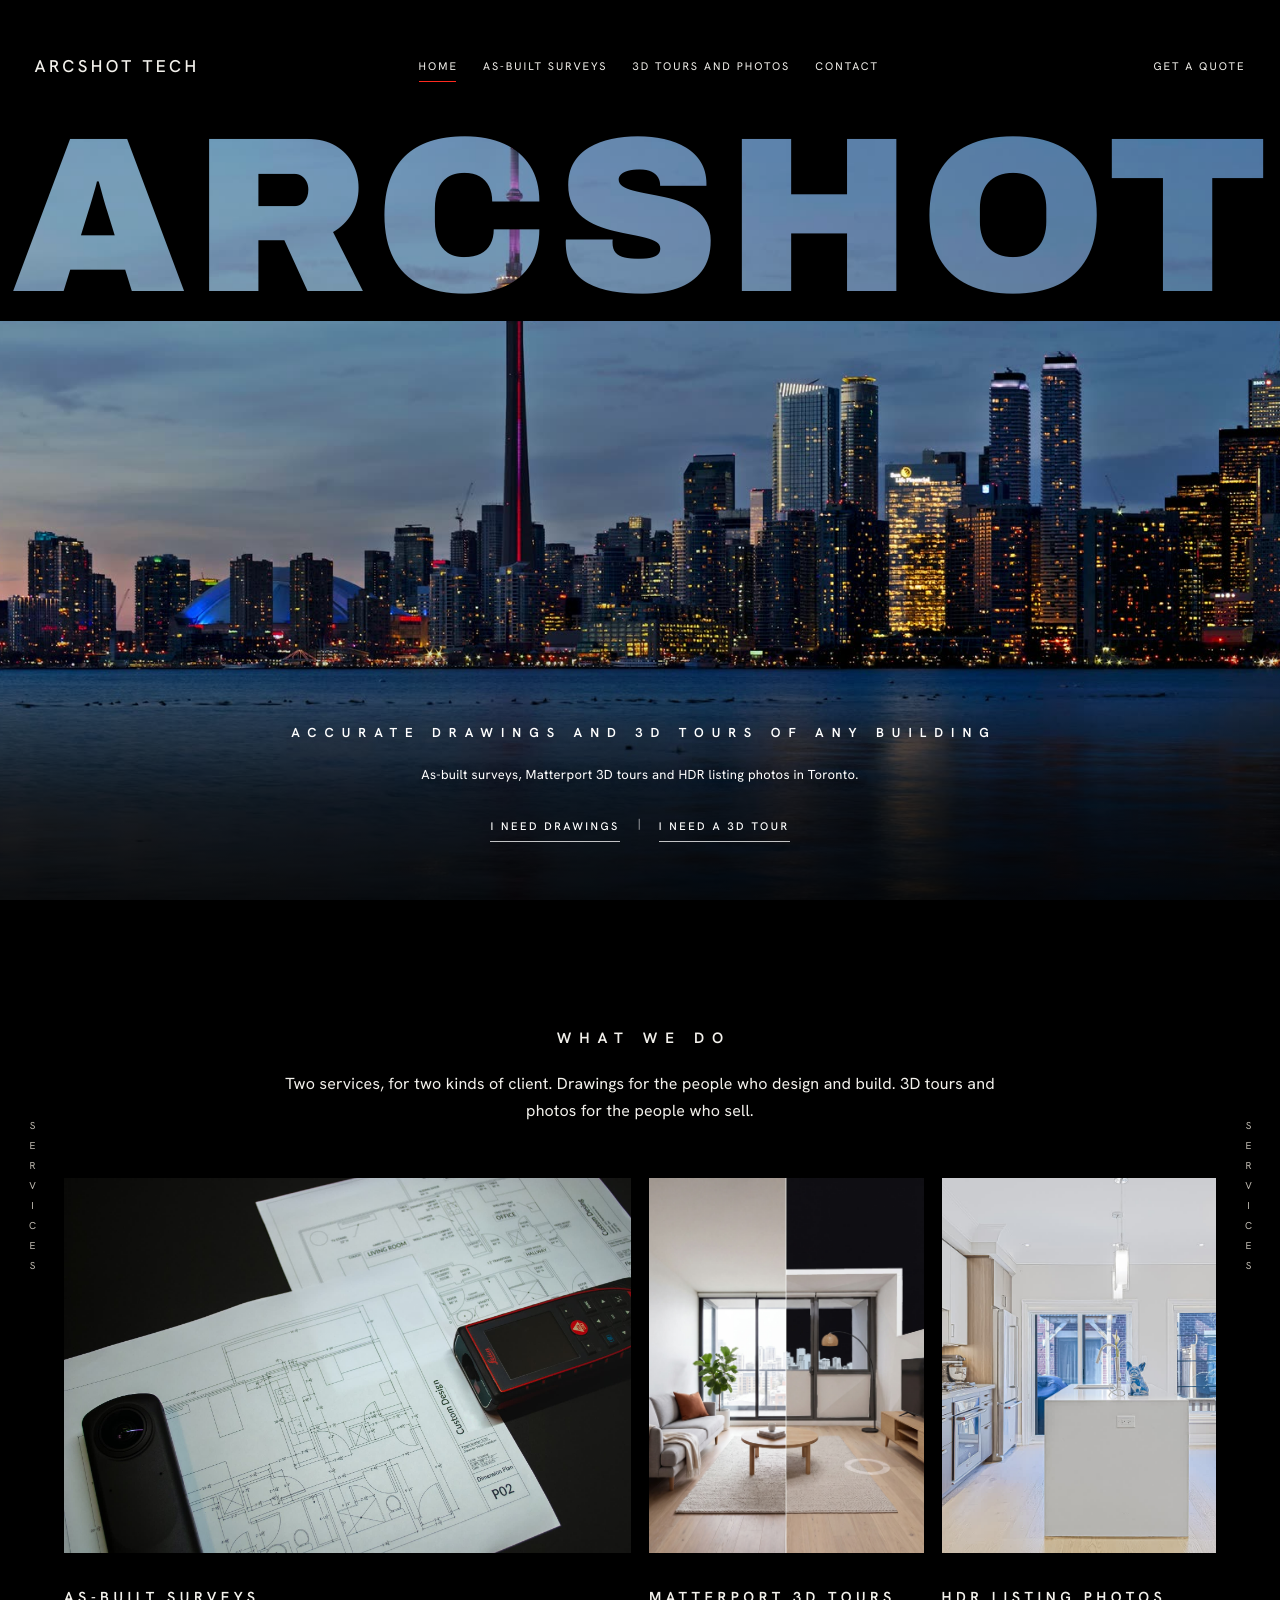
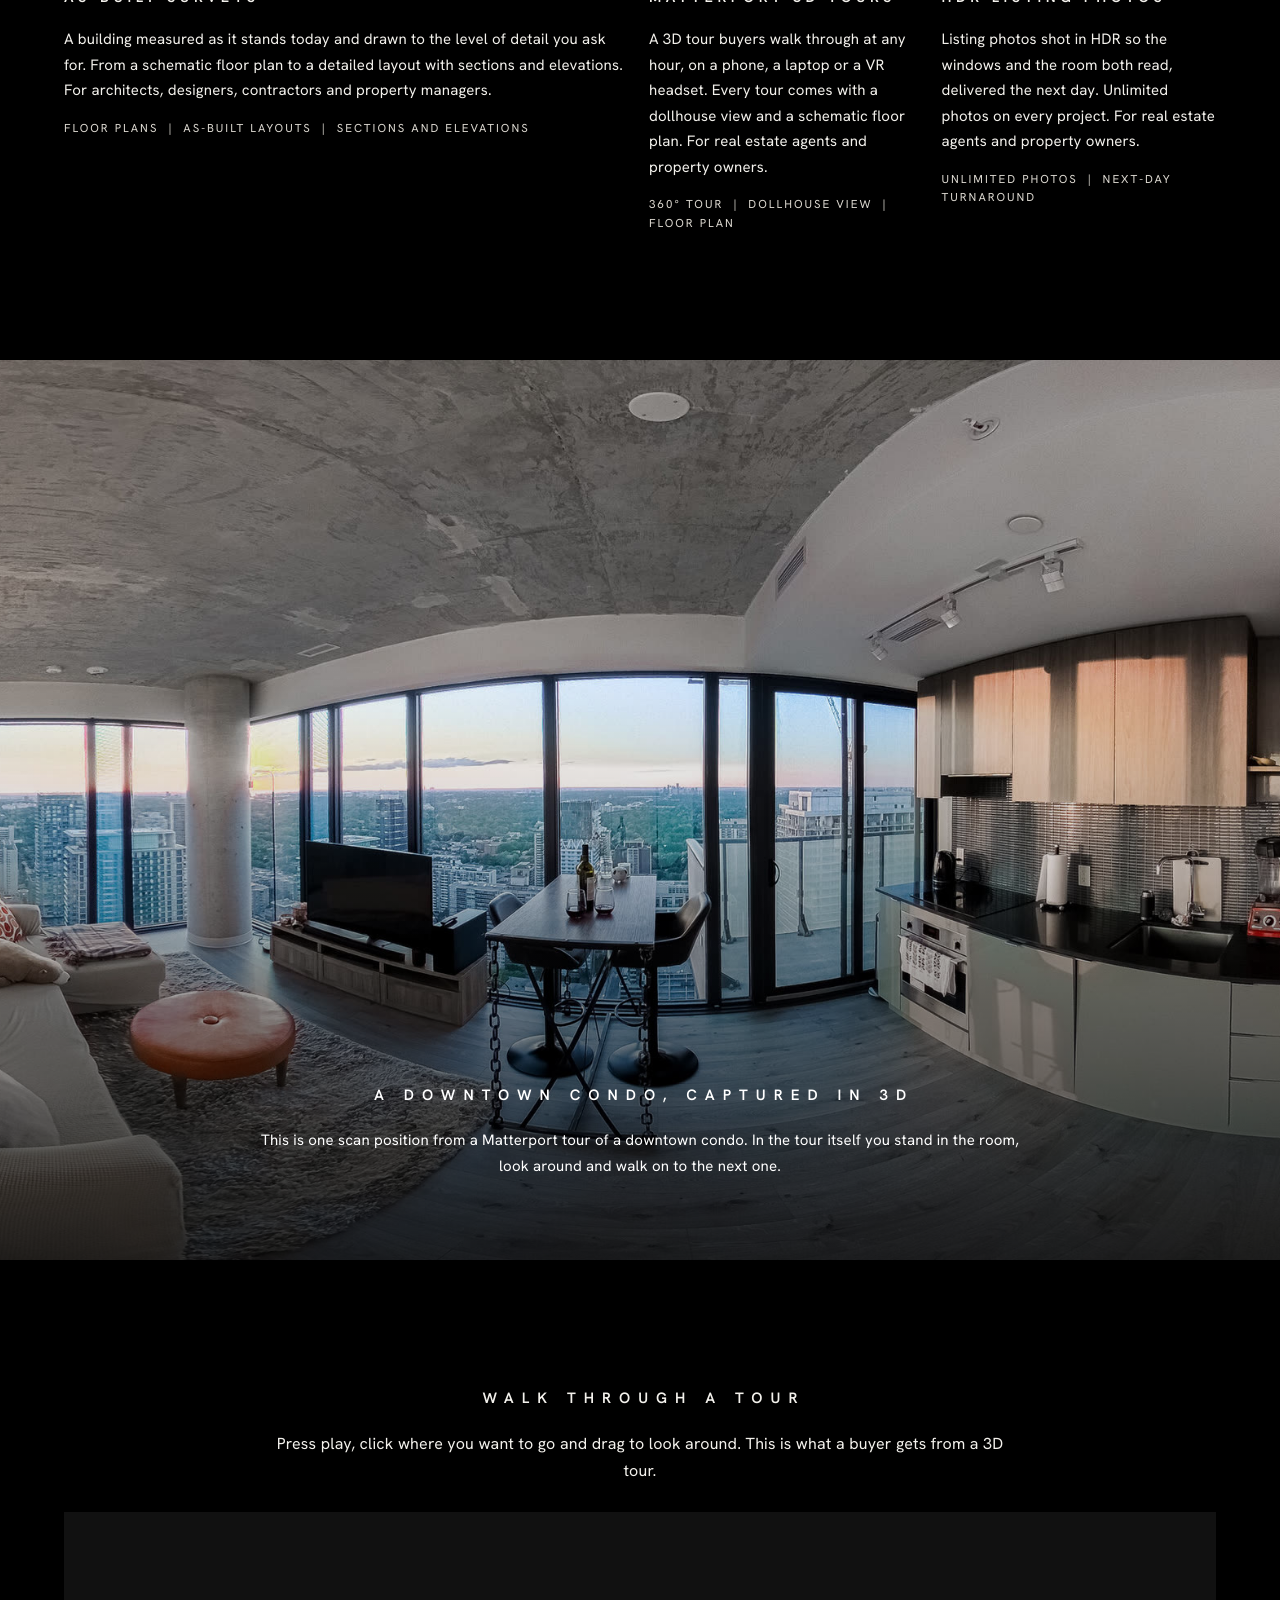
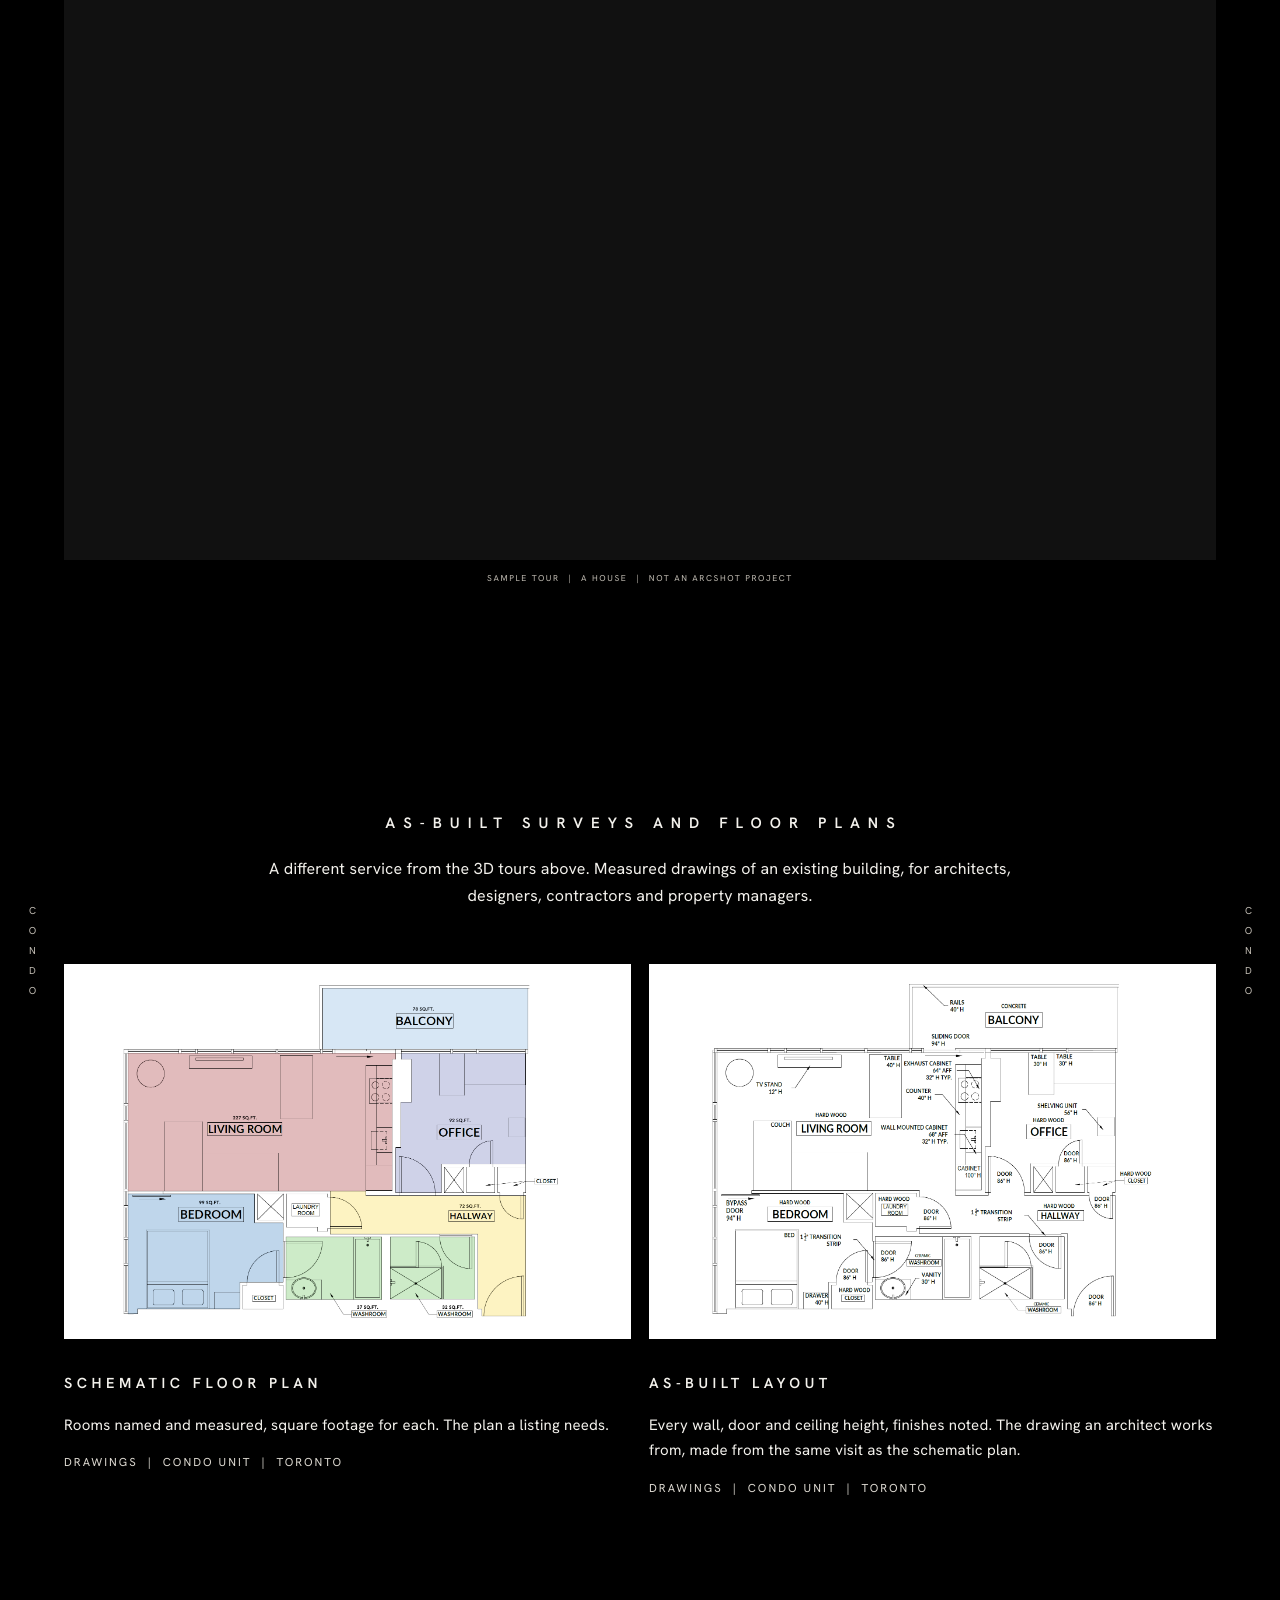
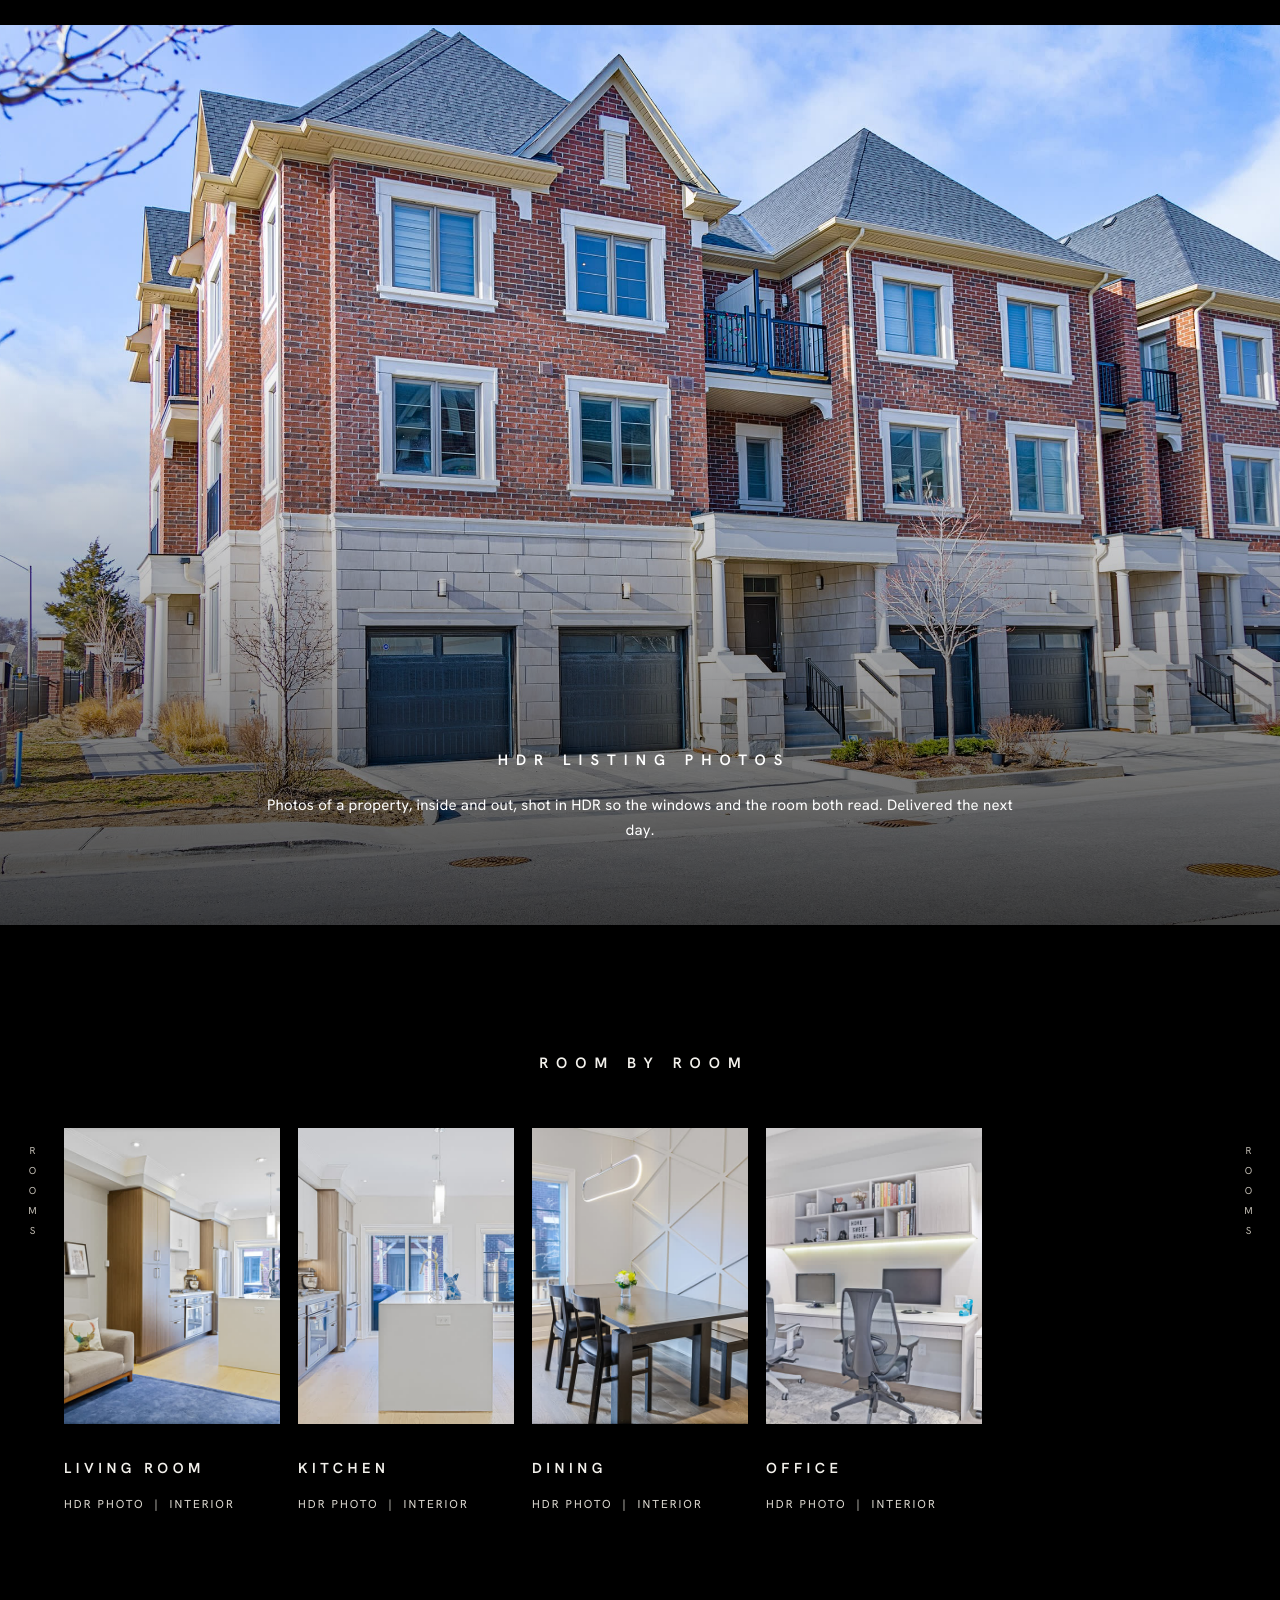
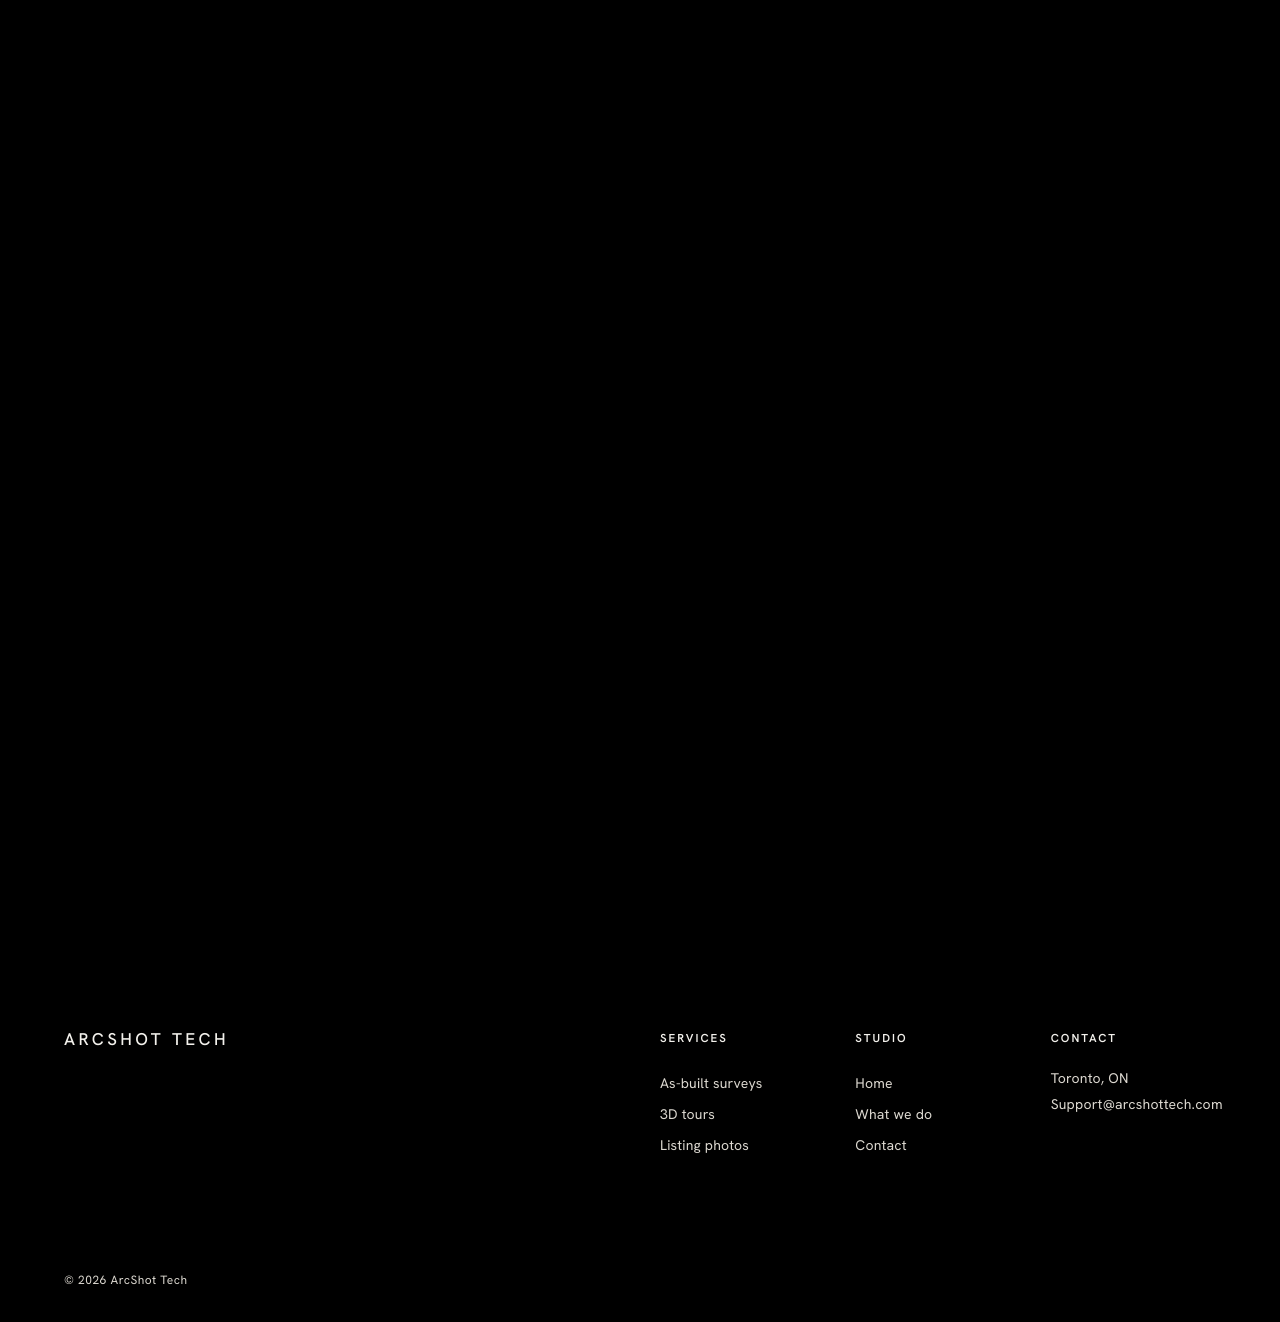
==== index.html @ 0ae9558f "ArcShot Tech preview: Home, As-built surveys, 3D tours and photos, Contact Built copy only. Not inde" ====
<!doctype html>
<html lang="en">
<head>
<meta charset="utf-8">
<meta name="viewport" content="width=device-width, initial-scale=1, viewport-fit=cover">
<meta name="robots" content="noindex, nofollow">
<meta name="theme-color" content="#000000">
<title>ArcShot Tech · As-built surveys, 3D tours and listing photos in Toronto</title>
<meta name="description" content="As-built surveys, Matterport 3D tours and HDR listing photos in Toronto. Accurate drawings and 3D tours of any building.">
<meta property="og:type" content="website">
<meta property="og:site_name" content="ArcShot Tech">
<meta property="og:title" content="ArcShot Tech · As-built surveys, 3D tours and listing photos in Toronto">
<meta property="og:description" content="As-built surveys, Matterport 3D tours and HDR listing photos in Toronto. Accurate drawings and 3D tours of any building.">
<meta property="og:url" content="https://mfahadishtiaq.github.io/arcshot-tech-preview/">
<meta property="og:image" content="https://mfahadishtiaq.github.io/arcshot-tech-preview/assets/og.jpg">
<meta property="og:image:width" content="1200">
<meta property="og:image:height" content="630">
<meta name="twitter:card" content="summary_large_image">
<link rel="icon" type="image/png" sizes="32x32" href="assets/favicon-32.png">
<link rel="apple-touch-icon" href="assets/apple-touch-icon.png">

<script>

(function(d){d.classList.add('js');try{
  if(matchMedia('(prefers-reduced-motion: reduce)').matches){d.classList.add('reduce');return;}
  if('animate' in Element.prototype){d.classList.add('is-entering');setTimeout(function(){if(!window.__arcEntrance)d.classList.remove('is-entering');},2600);}
}catch(e){}})(document.documentElement);
</script>
<link rel="preconnect" href="https://fonts.googleapis.com">
<link rel="preconnect" href="https://fonts.gstatic.com" crossorigin>
<link href="https://fonts.googleapis.com/css2?family=Archivo:wdth,wght@102,900&family=Hanken+Grotesk:wght@300..600&display=block" rel="stylesheet">
<link rel="stylesheet" href="assets/site.css?v=320e265f">
<style>

:root{

  --u:min(calc(100vw / 1280),calc(100vh / 640));
  --u:min(calc(100vw / 1280),calc(100svh / 640));
  --frame-w:calc(1280 * var(--u));
  --frame-x:calc(50% - 640 * var(--u));
  --nu:var(--u);--cu:var(--u);--hb:var(--u);
  --layout:desktop;
  --strip-top:calc(120 * var(--u));
  --strip-w:var(--frame-w);
  --strip-bot:calc(10 * var(--u));
  --red:#ad0a0a;
  --paper:#f3f0e8;--ink:#141210;--nav:#ecebe8;
}
*,*::before,*::after{box-sizing:border-box;margin:0;padding:0}
html{background:#000;scroll-behavior:smooth}
html.lenis,html.lenis body{height:auto}
html.lenis.lenis-smooth{scroll-behavior:auto}
@media (prefers-reduced-motion:reduce){html{scroll-behavior:auto}}
body{font-family:"Hanken Grotesk",system-ui,-apple-system,"Segoe UI",Arial,sans-serif;color:#fff;background:#000;-webkit-font-smoothing:antialiased;-moz-osx-font-smoothing:grayscale;text-rendering:geometricPrecision}
a{color:inherit;text-decoration:none}
ul{list-style:none}
:focus-visible{outline:2px solid #fff;outline-offset:3px;border-radius:2px}
.sr{position:absolute;width:1px;height:1px;overflow:hidden;clip:rect(0 0 0 0);white-space:nowrap}

.hero-wrap{position:relative;height:100vh;height:100svh}
.stage{position:relative;width:100%;height:100vh;height:100svh;overflow:hidden;background:#000;isolation:isolate}
.photo{position:absolute;inset:0;z-index:0;width:100%;height:100%;object-fit:cover;object-position:34% 42%;display:block;user-select:none;-webkit-user-drag:none;pointer-events:none}

.lid,.lid-all{fill:#000;opacity:0;transform-box:fill-box;transform-origin:50% 0}
.is-entering .lid-all{opacity:1}
.lift{position:absolute;left:0;right:0;top:0;height:calc(var(--strip-top) + var(--strip-w) * 190 / 1280 + var(--strip-bot));z-index:1;pointer-events:none;background:rgba(150,128,120,.26);mix-blend-mode:screen}
.shade{position:absolute;inset:0;z-index:1;pointer-events:none;background:linear-gradient(to top,rgba(0,0,0,.86) 0,rgba(0,0,0,.7) calc(100 * var(--u)),rgba(0,0,0,0) calc(260 * var(--u)))}

.band{position:absolute;left:0;right:0;top:0;z-index:2;display:grid;
  grid-template-columns:1fr var(--strip-w) 1fr;
  grid-template-rows:var(--strip-top) calc(var(--strip-w) * 190 / 1280) var(--strip-bot)}
.band>span{background:#000;margin:-.5px}
.band .band-top,.band .band-bot{grid-column:1/-1}
.band h1{grid-column:2;grid-row:2;position:relative;font-size:0;line-height:0}
.band svg{position:absolute;inset:0;width:100%;height:100%;overflow:visible;display:block}
.wm{font-family:"Archivo","Arial Black",sans-serif;font-weight:900;font-stretch:102%;font-variation-settings:"wdth" 102;font-size:221px}

.copy{position:absolute;left:var(--frame-x);width:var(--frame-w);bottom:0;z-index:3;display:flex;flex-direction:column;align-items:center;gap:calc(16 * var(--hb));padding:0 calc(24 * var(--u)) calc(26 * var(--u))}
.headline{font-weight:400;font-size:calc(28.571 * var(--hb));line-height:1.08;letter-spacing:-.005em;white-space:nowrap;text-transform:uppercase;text-shadow:0 1px 18px rgba(0,0,0,.55)}
.doors{display:flex;gap:calc(10 * var(--hb));flex-wrap:wrap;justify-content:center}
.door{display:inline-flex;align-items:center;gap:calc(9 * var(--cu));height:calc(36 * var(--cu));padding:0 calc(18 * var(--cu));border-radius:calc(2 * var(--cu));font-weight:500;font-size:calc(14.286 * var(--cu));letter-spacing:.02em;text-transform:uppercase;white-space:nowrap;transition:filter .15s,background-color .15s}
.door.a{background:var(--red);color:#fff}
.door.b{background:rgba(10,10,10,.5);color:#fff;box-shadow:inset 0 0 0 1px rgba(255,255,255,.85);-webkit-backdrop-filter:blur(6px);backdrop-filter:blur(6px)}
.door.a:hover{filter:brightness(1.14)}
.door.b:hover{background:rgba(10,10,10,.75)}

.is-entering :is(.n-bar,.headline,.door){opacity:0}

@media (max-width:1074.98px),(max-height:537.98px){
  :root{
    --layout:tablet;
    --pad:clamp(20px,3.2vw,32px);
    --nu:1px;--cu:1px;--hb:1px;
    --head-h:72px;
    --strip-top:var(--head-h);
    --strip-w:min(100vw,calc((100svh - var(--head-h)) * .3 * 1280 / 190));
    --strip-bot:calc(var(--strip-w) * 10 / 1280);
  }
  .copy{left:0;width:100%;gap:18px;padding:0 var(--pad) calc(26px + env(safe-area-inset-bottom))}
  .headline{font-size:clamp(22px,3.4vw,28px)}
  .door{height:46px}
  .shade{background:linear-gradient(to top,rgba(0,0,0,.86) 0,rgba(0,0,0,.6) 22%,rgba(0,0,0,0) 48%)}
}

@media (max-width:559.98px){
  :root{
    --layout:mobile;
    --pad:clamp(14px,4.2vw,22px);
    --head-h:64px;
    --tag-row:0px;
    --strip-top:calc(var(--head-h) + var(--tag-row));
    --strip-w:calc((100vw - 2 * var(--pad)) * 1280 / 1259);
    --strip-bot:10px;
  }
  .copy{gap:16px;padding-bottom:calc(max(22px,env(safe-area-inset-bottom)) + 6px)}
  .headline{white-space:normal;text-align:center;text-wrap:balance;max-width:330px;font-size:24px;line-height:1.1}
  .doors{width:100%;gap:10px}
  .door{flex:1 1 100%;justify-content:center;height:48px}
  .shade{background:linear-gradient(to top,rgba(0,0,0,.9) 0,rgba(0,0,0,.66) 30%,rgba(0,0,0,0) 58%)}
}

.copy{gap:0;padding-bottom:max(6.5vh,34px)}
.headline{font-weight:600;font-size:13px;line-height:18px;letter-spacing:8px;padding-left:8px;white-space:normal;text-align:center;text-shadow:0 1px 14px rgba(0,0,0,.65)}
.hero-text{max-width:720px;margin:22px auto 0;font-size:13px;line-height:1.7;letter-spacing:.3px;text-align:center;color:#fff;text-shadow:0 1px 12px rgba(0,0,0,.65)}
.doors{display:flex;flex-wrap:wrap;gap:4px 18px;justify-content:center;align-items:center;width:auto;margin-top:20px;color:#fff}
.doors i{font-style:normal;font-size:11px;opacity:.8}
.door{display:inline-block;flex:none;height:auto;padding:12px 0 6px;border-radius:0;background:none;box-shadow:none;-webkit-backdrop-filter:none;backdrop-filter:none;border-bottom:1px solid rgba(255,255,255,.75);font-weight:500;font-size:11px;line-height:16px;letter-spacing:2.5px;color:#fff;transition:border-color .2s}
.door:hover{border-bottom-color:#ff2a1f}
.is-entering .hero-text{opacity:0}
@media (max-width:560px){.headline{letter-spacing:5px;padding-left:5px}.hero-text{font-size:14px}}
</style>
</head>
<body id="top">

<header class="n-bar" id="bar">
  <a class="n-brand" href="#top">ArcShot Tech</a>
  <nav aria-label="Main">
    <ul class="n-links" id="navLinks">
      <li><a href="#top" aria-current="page">Home</a></li>
      <li><a href="as-built-surveys.html">As-Built Surveys</a></li>
      <li><a href="3d-tours-and-photos.html">3D Tours and Photos</a></li>
      <li><a href="contact.html">Contact</a></li>
      <li class="only-compact"><a href="#quote">Get a Quote</a></li>
    </ul>
  </nav>
  <a class="n-quote" href="#quote">Get a Quote</a>
  <button class="n-menu" id="menuBtn" type="button" aria-expanded="false" aria-controls="navLinks" aria-label="Menu"><i aria-hidden="true"></i><i aria-hidden="true"></i></button>
</header>

<div class="hero-wrap" id="wrap">
<main class="stage" id="stage">

  <img class="photo" id="photo" src="assets/hero-toronto.jpg" width="2400" height="1066" alt="The Toronto skyline at dusk with the CN Tower lit">
  <div class="lift" aria-hidden="true"></div>
  <div class="shade" aria-hidden="true"></div>

  <header class="band" aria-label="ArcShot Tech">
    <span class="band-top"></span>
    <span></span>
    <h1><span class="sr">ArcShot Tech</span>
      <svg viewBox="0 0 1280 190" preserveAspectRatio="none" aria-hidden="true" focusable="false">
        <defs>
          <mask id="knockout" maskUnits="userSpaceOnUse" x="-4" y="-4" width="1288" height="198">
            <rect x="-4" y="-4" width="1288" height="198" fill="#fff"/>
            <text class="wm" x="640" y="171" text-anchor="middle" textLength="1258" lengthAdjust="spacing" fill="#000">ARCSHOT</text>
          </mask>
        </defs>
        <rect x="-4" y="-4" width="1288" height="198" fill="#000" mask="url(#knockout)"/>
        <text class="wm wm-measure" x="640" y="171" text-anchor="middle" textLength="1258" lengthAdjust="spacing" fill="none">ARCSHOT</text>
        <g class="lids"><rect class="lid-all" x="-4" y="-4" width="1288" height="198"/></g>
      </svg>
    </h1>
    <span></span>
    <span class="band-bot"></span>
  </header>

  <section class="copy" aria-label="Introduction">
    <p class="headline">Accurate drawings and 3D tours of any building</p>
    <p class="hero-text">As-built surveys, Matterport 3D tours and HDR listing photos in Toronto.</p>
    <p class="doors"><a class="door" href="as-built-surveys.html">I need drawings</a><i aria-hidden="true">|</i><a class="door" href="3d-tours-and-photos.html">I need a 3D tour</a></p>
  </section>
</main>
</div>

<section class="n-sec" id="what-we-do" aria-labelledby="wwd-h">
  <div class="n-row">
    <h2 class="n-title reveal" id="wwd-h">What we do</h2>
    <p class="n-lede reveal">Two services, for two kinds of client. Drawings for the people who design and build. 3D tours and photos for the people who sell.</p>
    <span class="side l" aria-hidden="true">Services</span><span class="side r" aria-hidden="true">Services</span>
    <div class="n-grid">
      <article class="tile wide reveal">
        <a href="as-built-surveys.html">
          <figure><img src="assets/svc-asbuilt.jpg" alt="A printed floor plan on a desk with a laser measure and a 360 camera" width="2000" height="1340" loading="lazy"></figure>
          <h3>As-built surveys</h3>
          <p>A building measured as it stands today and drawn to the level of detail you ask for. From a schematic floor plan to a detailed layout with sections and elevations. For architects, designers, contractors and property managers.</p>
          <p class="meta">Floor plans <b>|</b> As-built layouts <b>|</b> Sections and elevations</p>
        </a>
      </article>
      <article class="tile reveal">
        <a href="3d-tours-and-photos.html">

          <figure><img src="assets/svc-tour-split.jpg" alt="A living room shown half as a photograph and half as a 3D scan model" width="1200" height="1607" loading="lazy"></figure>
          <h3>Matterport 3D tours</h3>
          <p>A 3D tour buyers walk through at any hour, on a phone, a laptop or a VR headset. Every tour comes with a dollhouse view and a schematic floor plan. For real estate agents and property owners.</p>
          <p class="meta">360° tour <b>|</b> Dollhouse view <b>|</b> Floor plan</p>
        </a>
      </article>
      <article class="tile reveal">
        <a href="3d-tours-and-photos.html#photos">
          <figure><img src="assets/photo-2.jpg" alt="A kitchen with an island, photographed for a listing" width="1400" height="934" loading="lazy"></figure>
          <h3>HDR listing photos</h3>
          <p>Listing photos shot in HDR so the windows and the room both read, delivered the next day. Unlimited photos on every project. For real estate agents and property owners.</p>
          <p class="meta">Unlimited photos <b>|</b> Next-day turnaround</p>
        </a>
      </article>
    </div>
  </div>
</section>

<section class="n-feature pan" id="tour" aria-labelledby="tour-h">
  <div class="n-pan" tabindex="0" role="group" aria-label="A 360 degree capture of a condo. Swipe sideways to look around."><img src="assets/pano.jpg" alt="A 360 degree capture of a condo living room and kitchen" width="2400" height="1104" loading="lazy"></div>
  <div class="n-cap reveal">
    <p class="n-pan-hint" aria-hidden="true">Drag to look around</p>
    <h2 id="tour-h">A downtown condo, captured in 3D</h2>
    <p>This is one scan position from a Matterport tour of a downtown condo. In the tour itself you stand in the room, look around and walk on to the next one.</p>
  </div>
</section>

<section class="n-sec" id="tour-live" aria-labelledby="live-h">
  <div class="n-row">
    <h2 class="n-title reveal" id="live-h">Walk through a tour</h2>
    <p class="n-lede reveal">Press play, click where you want to go and drag to look around. This is what a buyer gets from a 3D tour.</p>
    <div class="n-tour reveal"><iframe src="https://my.matterport.com/show/?m=JGPnGQ6hosj&amp;play=0&amp;qs=1" title="Sample Matterport 3D tour of a house" loading="lazy" allow="fullscreen; xr-spatial-tracking" allowfullscreen></iframe></div>
    <p class="n-tour-cap">Sample tour <b>|</b> A house <b>|</b> Not an ArcShot project</p>
  </div>
</section>

<section class="n-sec" id="work" aria-labelledby="work-h">
  <div class="n-row">

    <h2 class="n-title reveal" id="work-h">As-built surveys and floor plans</h2>
    <p class="n-lede reveal">A different service from the 3D tours above. Measured drawings of an existing building, for architects, designers, contractors and property managers.</p>
    <span class="side l" aria-hidden="true">Condo</span><span class="side r" aria-hidden="true">Condo</span>
    <div class="n-grid">

      <article class="tile wide reveal">
        <a href="#quote">
          <figure class="sheet"><img src="assets/work-asbuilt-schematic.png" alt="Schematic floor plan of a condo unit, rooms colour coded with square footage" width="1664" height="1193" loading="lazy"></figure>
          <h3>Schematic floor plan</h3>
          <p>Rooms named and measured, square footage for each. The plan a listing needs.</p>
          <p class="meta">Drawings <b>|</b> Condo unit <b>|</b> Toronto</p>
        </a>
      </article>
      <article class="tile wide reveal">
        <a href="#quote">
          <figure class="sheet"><img src="assets/work-asbuilt-layout.png" alt="As-built layout of the same unit with dimensions, heights and finishes" width="1654" height="1189" loading="lazy"></figure>
          <h3>As-built layout</h3>
          <p>Every wall, door and ceiling height, finishes noted. The drawing an architect works from, made from the same visit as the schematic plan.</p>
          <p class="meta">Drawings <b>|</b> Condo unit <b>|</b> Toronto</p>
        </a>
      </article>
    </div>
  </div>
</section>

<section class="n-feature fit" id="photos" aria-labelledby="photos-h">
  <img src="assets/hero-photo.jpg" alt="A row of brick townhouses photographed from the street" width="2400" height="1600" loading="lazy">
  <div class="n-cap reveal">

    <h2 id="photos-h">HDR listing photos</h2>
    <p>Photos of a property, inside and out, shot in HDR so the windows and the room both read. Delivered the next day.</p>
  </div>
</section>

<section class="n-sec" aria-labelledby="rooms-h">
  <div class="n-row">
    <h2 class="n-title reveal" id="rooms-h">Room by room</h2>
    <span class="side l" aria-hidden="true">Rooms</span><span class="side r" aria-hidden="true">Rooms</span>
    <div class="n-grid c5">
      <article class="tile reveal">
        <figure><img src="assets/strip-02.jpg" alt="Living room and kitchen" width="960" height="640" loading="lazy"></figure>
        <h3>Living room</h3>
        <p class="meta">HDR photo <b>|</b> Interior</p>
      </article>
      <article class="tile reveal">
        <figure><img src="assets/strip-03.jpg" alt="Kitchen with an island" width="960" height="640" loading="lazy"></figure>
        <h3>Kitchen</h3>
        <p class="meta">HDR photo <b>|</b> Interior</p>
      </article>
      <article class="tile reveal">
        <figure><img src="assets/strip-05.jpg" alt="Dining area by a window" width="960" height="640" loading="lazy"></figure>
        <h3>Dining</h3>
        <p class="meta">HDR photo <b>|</b> Interior</p>
      </article>
      <article class="tile reveal">
        <figure><img src="assets/strip-08.jpg" alt="Home office with two desks" width="960" height="640" loading="lazy"></figure>
        <h3>Office</h3>
        <p class="meta">HDR photo <b>|</b> Interior</p>
      </article>
      <article class="tile reveal">
        <figure><img src="assets/strip-09.jpg" alt="Bathroom with a freestanding tub" width="960" height="640" loading="lazy"></figure>
        <h3>Bathroom</h3>
        <p class="meta">HDR photo <b>|</b> Interior</p>
      </article>
    </div>
  </div>
</section>

<section class="n-sec" id="quote" aria-labelledby="quote-h">
  <div class="n-row">
    <h2 class="n-title reveal" id="quote-h">Get a quote</h2>
    <p class="n-lede reveal">Tell us what you need. Send the address and what you are after, and we reply with a quote. Or email <a class="n-mail" href="mailto:Support@arcshottech.com">Support@arcshottech.com</a></p>
    <form class="n-form reveal" id="quoteForm" action="#" novalidate>
      <label class="nf"><span>Name</span><input name="name" type="text" autocomplete="name"></label>
      <label class="nf"><span>Email</span><input name="email" type="email" autocomplete="email"></label>
      <label class="nf"><span>I need</span><select name="need"><option>As-built drawings</option><option>A 3D tour</option><option>Listing photos</option><option>Not sure yet</option></select></label>
      <label class="nf"><span>When you need it</span><input name="when" type="text" placeholder="A date, or roughly"></label>
      <label class="nf wide"><span>The building</span><textarea name="message" placeholder="Address, size, anything we should know"></textarea></label>
      <div class="n-send"><button class="n-btn" type="submit">Send</button><p class="n-sent" id="sent" role="status">Thanks. We will reply with a quote.</p><p class="n-note">Demo. The form is not connected yet.</p></div>
    </form>
  </div>
</section>

<footer class="n-foot">
  <div class="n-row">
    <p class="n-name">ArcShot Tech</p>
    <div class="n-cols">
      <div><h4>Services</h4><ul><li><a href="as-built-surveys.html">As-built surveys</a></li><li><a href="3d-tours-and-photos.html">3D tours</a></li><li><a href="3d-tours-and-photos.html#photos">Listing photos</a></li></ul></div>
      <div><h4>Studio</h4><ul><li><a href="#top">Home</a></li><li><a href="#what-we-do">What we do</a></li><li><a href="contact.html">Contact</a></li></ul></div>
      <div><h4>Contact</h4><ul><li>Toronto, ON</li><li><a href="mailto:Support@arcshottech.com">Support@arcshottech.com</a></li></ul></div>
    </div>
  </div>
  <p class="n-copy">© 2026 ArcShot Tech</p>
</footer>

<script>

(function(){
  var root=document.documentElement;
  if(!root.classList.contains('is-entering'))return;
  var EXPO='cubic-bezier(0.16,1,0.3,1)',QUART='cubic-bezier(0.76,0,0.24,1)',img=document.getElementById('photo');
  var waits=[document.fonts?document.fonts.ready:null,img&&img.decode?img.decode().catch(function(){}):null].filter(Boolean);
  Promise.race([Promise.all(waits),new Promise(function(r){setTimeout(r,700);})]).then(function(){
    if(!root.classList.contains('is-entering'))return;
    window.__arcEntrance=true;
    var desk=(getComputedStyle(root).getPropertyValue('--layout').trim()||'desktop')==='desktop';
    var lift=desk?6:4,anims=[];
    function play(el,kf,t,d,e){if(el)anims.push(el.animate(kf,{delay:t*1000,duration:d*1000,easing:e||EXPO,fill:'both'}));}
    function rise(px){return [{opacity:0,transform:'translateY('+px+'px)'},{opacity:1,transform:'none'}];}
    var q=function(s){return document.querySelector(s);};

    var svg=q('.band svg'),g=svg.querySelector('.lids'),meas=svg.querySelector('.wm-measure'),cuts=[-4],n=7;
    try{n=meas.getNumberOfChars();for(var i=0;i<n-1;i++){var a=meas.getExtentOfChar(i),b=meas.getExtentOfChar(i+1);cuts.push((a.x+a.width+b.x)/2);}}
    catch(e){cuts=[-4];for(var k=1;k<n;k++)cuts.push(-4+1288*k/n);}
    cuts.push(1284);
    for(var j=0;j<cuts.length-1;j++){
      var r=document.createElementNS('http://www.w3.org/2000/svg','rect');
      r.setAttribute('class','lid');r.setAttribute('x',cuts[j]);r.setAttribute('y',-4);r.setAttribute('width',cuts[j+1]-cuts[j]+0.6);r.setAttribute('height',198);
      g.appendChild(r);
      play(r,[{opacity:1,transform:'scaleY(1)'},{opacity:1,transform:'scaleY(0)'}],.06+j*.06,1.0,QUART);
    }
    play(q('.n-bar'),[{opacity:0},{opacity:1}],.50,.8);
    play(q('.headline'),[{opacity:1,transform:'translateY(100%)',clipPath:'inset(-100% -8px 100% -8px)'},{opacity:1,transform:'none',clipPath:'inset(0 -8px 0 -8px)'}],.85,1.0);
    play(q('.hero-text'),rise(lift),1.05,.7);
    [].forEach.call(document.querySelectorAll('.door'),function(el,i){play(el,rise(lift+2),1.20+i*.08,.7);});
    root.classList.remove('is-entering');
    Promise.all(anims.map(function(x){return x.finished;})).then(function(){anims.forEach(function(x){x.cancel();});[].forEach.call(g.querySelectorAll('.lid'),function(l){l.remove();});},function(){});
  });
})();
</script>
<script src="assets/vendor/lenis.min.js"></script>
<script src="assets/site.js?v=0876cb7b"></script>
</body>
</html>
---- assets/site.css ----
*,*::before,*::after{box-sizing:border-box;margin:0;padding:0}
html{background:#000;scroll-behavior:smooth}
html.lenis,html.lenis body{height:auto}
html.lenis.lenis-smooth{scroll-behavior:auto}
@media (prefers-reduced-motion:reduce){html{scroll-behavior:auto}}
body{font-family:"Hanken Grotesk",system-ui,-apple-system,"Segoe UI",Arial,sans-serif;color:#fff;background:#000;-webkit-font-smoothing:antialiased;-moz-osx-font-smoothing:grayscale;text-rendering:geometricPrecision}
a{color:inherit;text-decoration:none}
ul{list-style:none}
:focus-visible{outline:2px solid #fff;outline-offset:3px;border-radius:2px}
.sr{position:absolute;width:1px;height:1px;overflow:hidden;clip:rect(0 0 0 0);white-space:nowrap}

@media (max-width:1074.98px),(max-height:537.98px){:root{--pad:clamp(20px,3.2vw,32px);--head-h:72px}}
@media (max-width:559.98px){:root{--pad:clamp(14px,4.2vw,22px);--head-h:64px}}

:root{--t1:#f3f1ec;--t2:#dcd8d0;--t3:#bfbab1;--line:rgba(255,255,255,.26)}
.hero-text,.n-sec,.n-feature,.n-foot{font-family:"Hanken Grotesk",system-ui,-apple-system,"Segoe UI",Arial,sans-serif}

.n-bar{position:fixed;top:0;left:0;right:0;z-index:60;height:74px;color:var(--t1);font-family:"Hanken Grotesk",system-ui,-apple-system,"Segoe UI",Arial,sans-serif;transform:translateY(30px);transition:transform .45s cubic-bezier(.22,1,.36,1),background-color .3s}
.n-bar.stuck{transform:none;background:#000}
.n-brand{position:absolute;left:2.7%;top:50%;transform:translateY(-50%);padding:14px 0;font-weight:500;font-size:17px;line-height:1;letter-spacing:3.4px;text-transform:uppercase;white-space:nowrap}
.n-links{position:absolute;left:32.7%;top:0;height:100%;display:flex;align-items:center;gap:25px;font-weight:400;font-size:11px;line-height:1;letter-spacing:2px;text-transform:uppercase;white-space:nowrap}
.n-links a{display:flex;align-items:center;height:44px}
.n-links::after{content:"";position:absolute;left:0;bottom:22px;width:1px;height:1px;background:#ff2a1f;pointer-events:none;transform-origin:0 50%;transform:translateX(var(--mx,0px)) scaleX(var(--mw,0))}
.n-links.mk-on::after{transition:transform .45s cubic-bezier(.22,1,.36,1)}
.n-links .only-compact{display:none}
.n-quote{position:absolute;right:2.7%;top:50%;transform:translateY(-50%);display:flex;align-items:center;height:44px;font-weight:400;font-size:11px;line-height:1;letter-spacing:2px;text-transform:uppercase;white-space:nowrap;transition:opacity .2s}
.n-quote:hover{opacity:.7}
.n-menu{display:none}
@media (max-width:1074.98px),(max-height:537.98px){
  .n-bar{height:var(--head-h);transform:none;background:#000}
  .n-brand{left:var(--pad);font-size:15px;letter-spacing:3px}
  .n-quote{display:none}
  .n-menu{display:block;position:absolute;right:calc(var(--pad) - 11px);top:50%;width:44px;height:44px;margin-top:-22px;padding:0;border:0;background:none;color:inherit;cursor:pointer;-webkit-tap-highlight-color:transparent}
  .n-menu i{position:absolute;left:11px;right:11px;top:50%;height:1px;background:currentColor;transition:transform .22s ease}
  .n-menu i:first-child{transform:translateY(-4px)}
  .n-menu i:last-child{transform:translateY(4px)}
  .n-bar.open .n-menu i:first-child{transform:rotate(45deg)}
  .n-bar.open .n-menu i:last-child{transform:rotate(-45deg)}
  .n-links{left:0;right:0;top:100%;height:auto;display:block;padding:6px var(--pad) 22px;background:#000;font-size:12px;letter-spacing:2.6px;visibility:hidden;clip-path:inset(0 0 100% 0);transition:clip-path .26s cubic-bezier(.2,.7,.2,1),visibility 0s linear .26s}
  .n-bar.open .n-links{visibility:visible;clip-path:inset(0);transition:clip-path .26s cubic-bezier(.2,.7,.2,1)}
  .n-links::after{display:none}
  .n-links a{display:inline-block;height:auto;padding:15px 0}
  .n-links .only-compact{display:block}
}
@media (prefers-reduced-motion:reduce){.n-bar,.n-links,.n-bar.open .n-links,.n-links.mk-on::after,.n-menu i{transition:none}}

.n-sec{background:#000;color:var(--t1);padding:100px 0}

.n-sec.top{padding-top:176px}
.n-row{width:90%;margin:0 auto;position:relative}
.n-title{margin:0;padding:27px 0 27px 8px;font-weight:600;font-size:15px;line-height:22px;letter-spacing:8px;text-transform:uppercase;text-align:center;color:var(--t1)}
.n-lede{max-width:760px;margin:-6px auto 0;padding-bottom:27px;font-size:16px;line-height:1.7;letter-spacing:.2px;text-align:center;color:var(--t1)}

.n-grid{display:grid;grid-template-columns:repeat(4,1fr);gap:18px;padding:27px 0}
.n-grid.c5{grid-template-columns:repeat(5,1fr)}
.tile{min-width:0}
.tile.wide{grid-column:span 2}
.tile figure{margin:0;overflow:hidden;background:#111}
.tile img{display:block;width:100%;height:clamp(260px,29.3vw,520px);object-fit:cover;transition:transform 1.4s cubic-bezier(.22,1,.36,1)}
.c5 .tile img{height:clamp(240px,23.1vw,420px)}
.tile a:hover img{transform:scale(1.03)}
.tile figure.sheet{background:#fff}
.tile figure.sheet img{object-fit:contain;padding:14px}
.tile h3{margin:34px 0 0;font-weight:600;font-size:14.5px;line-height:22px;letter-spacing:4.5px;text-transform:uppercase;color:var(--t1)}
.tile p{margin:18px 0 0;font-size:15px;line-height:1.7;letter-spacing:.2px;color:var(--t1)}
.tile .meta{margin:16px 0 0;font-size:11.5px;line-height:1.6;letter-spacing:2px;text-transform:uppercase;color:var(--t2)}
.tile .meta b{font-weight:400;margin:0 5px}
.tile a{display:block;color:inherit}

.side{position:absolute;top:120px;font-size:10px;line-height:1;letter-spacing:7px;text-transform:uppercase;writing-mode:vertical-rl;text-orientation:upright;color:var(--t3);pointer-events:none}
.side.l{left:calc(-2.5vw - 5px)}.side.r{right:calc(-2.5vw - 5px)}

.n-feature{position:relative;height:100vh;height:100svh;min-height:520px;overflow:hidden;background:#000;color:#fff}
.n-feature img{position:absolute;inset:0;width:100%;height:100%;object-fit:cover}
.n-feature::after{content:"";position:absolute;inset:0;background:linear-gradient(to top,rgba(0,0,0,.72),rgba(0,0,0,.18) 44%,rgba(0,0,0,0) 66%)}
.n-cap{position:absolute;left:0;right:0;bottom:9%;z-index:2;padding:0 24px;text-align:center}
.n-cap h1,.n-cap h2{margin:0;padding-left:8px;font-weight:600;font-size:15px;line-height:22px;letter-spacing:8px;text-transform:uppercase}
.n-cap p{max-width:760px;margin:22px auto 0;font-size:15px;line-height:1.7;letter-spacing:.2px}

.n-pan{position:absolute;inset:0}
.n-cap .n-pan-hint{display:none}
@media (max-width:1000px){
  .n-pan{overflow-x:auto;overflow-y:hidden;-webkit-overflow-scrolling:touch;overscroll-behavior-x:contain;scrollbar-width:none}
  .n-pan::-webkit-scrollbar{display:none}
  .n-feature .n-pan img{position:static;width:auto;max-width:none;min-width:100%;height:100%}

  .n-feature.pan::before,.n-feature.pan::after,.n-feature.pan .n-cap{pointer-events:none}
  .n-feature.pan .n-cap a{pointer-events:auto}
  .n-cap .n-pan-hint{display:block;margin:0 auto 20px;font-size:11.5px;line-height:1.6;letter-spacing:2.5px;text-transform:uppercase;transition:opacity .4s}
  .n-pan-hint::before{content:"\2039";margin-right:12px}
  .n-pan-hint::after{content:"\203A";margin-left:12px}
  .n-feature.pan.panned .n-pan-hint{opacity:0}
}
@media (max-width:700px){
  .n-feature.fit{height:auto;min-height:0;padding-bottom:12px}
  .n-feature.fit img{position:static;height:auto;aspect-ratio:3/2}
  .n-feature.fit::after{display:none}
  .n-feature.fit .n-cap{position:static;padding:30px 20px 0}

  .n-feature.first.fit{padding-top:var(--head-h,64px)}
  .n-feature.first.fit::before{display:none}
}

.n-tour{position:relative;max-width:calc(76vh * 16 / 9);margin:0 auto;aspect-ratio:16/9;background:#111}
.n-tour iframe{position:absolute;inset:0;width:100%;height:100%;border:0}

.n-tour-cap{margin:12px 0 0;font-size:8.5px;line-height:1.6;letter-spacing:1.6px;text-transform:uppercase;text-align:center;color:var(--t3)}
.n-tour-cap b{font-weight:400;margin:0 5px}
@media (max-width:560px){.n-tour{aspect-ratio:4/3}}

.n-form{display:grid;grid-template-columns:1fr 1fr;gap:34px 40px;max-width:820px;margin:0 auto;padding:27px 0}
.nf{display:grid;gap:8px}
.nf.wide{grid-column:1/-1}
.nf span{font-size:12px;line-height:1.6;letter-spacing:2px;text-transform:uppercase;color:var(--t2)}
.nf :is(input,select,textarea){width:100%;min-height:44px;padding:8px 0;border:0;border-bottom:1px solid var(--line);border-radius:0;background:transparent;color:var(--t1);font:400 17px/1.5 "Hanken Grotesk",system-ui,sans-serif;letter-spacing:.2px;transition:border-color .2s}
.nf textarea{min-height:96px;resize:vertical}
.nf select{appearance:none;-webkit-appearance:none;cursor:pointer;padding-right:28px;background:url("data:image/svg+xml;utf8,<svg xmlns='http://www.w3.org/2000/svg' width='12' height='8' viewBox='0 0 12 8'><path d='M1 1l5 5 5-5' fill='none' stroke='%23f3f1ec' stroke-width='1.4'/></svg>") no-repeat right 2px center}
.nf select option{color:#000;background:#fff}
.nf :is(input,textarea)::placeholder{color:#a8a39a}
.nf :is(input,select,textarea):focus{outline:0;border-bottom-color:#fff;box-shadow:0 1px 0 #fff}
.n-send{grid-column:1/-1;display:grid;justify-items:center;gap:18px;padding-top:10px}
.n-btn{min-height:46px;padding:0 34px;border:1px solid rgba(255,255,255,.8);background:transparent;color:#fff;font:500 11px/1 "Hanken Grotesk",system-ui,sans-serif;letter-spacing:3px;text-transform:uppercase;cursor:pointer;transition:background-color .2s,color .2s}
.n-btn:hover{background:#fff;color:#000}
.n-note,.n-sent{margin:0;font-size:14px;line-height:1.6;letter-spacing:.2px;color:var(--t2);text-align:center}
.n-sent{display:none;color:var(--t1)}
.n-sent.show{display:block}
.n-mail{color:var(--t1);border-bottom:1px solid var(--line)}

.n-foot{background:#000;color:var(--t2);padding:120px 0 34px}
.n-foot .n-row{display:grid;grid-template-columns:1fr 1fr;gap:40px;align-items:start}
.n-name{font-weight:500;font-size:17px;line-height:1.2;letter-spacing:3.4px;text-transform:uppercase;color:var(--t1)}
.n-cols{display:grid;grid-template-columns:repeat(3,minmax(0,170px));gap:30px}
.n-cols h4{margin:0 0 20px;font-weight:600;font-size:11.5px;line-height:1.6;letter-spacing:2px;text-transform:uppercase;color:var(--t1)}
.n-cols li{font-size:14px;line-height:1.5;letter-spacing:.2px;margin:0}
.n-cols a{display:inline-block;padding:5px 0}
.n-cols a:hover{color:#fff}
.n-copy{width:90%;margin:110px auto 0;font-size:12px;letter-spacing:.5px;color:var(--t2)}

.js:not(.reduce) .reveal{opacity:0;transform:translateY(22px);transition:opacity .9s ease-out,transform 1s cubic-bezier(.22,1,.36,1)}
.js:not(.reduce) .reveal.on{opacity:1;transform:none}

@media (max-width:1000px){
  .side{display:none}
  .n-sec{padding:72px 0}
  .n-sec.top{padding-top:128px}
  .n-grid,.n-grid.c5{grid-template-columns:repeat(2,1fr);gap:34px 14px}
  .tile.wide{grid-column:1/-1}
  .tile img,.c5 .tile img{height:auto;aspect-ratio:3/4}
  .tile.wide img{aspect-ratio:3/2}
  .tile figure.sheet img{aspect-ratio:4/3}
  .tile h3{margin-top:22px;letter-spacing:4px}
  .n-foot{padding-top:80px}
  .n-foot .n-row{grid-template-columns:1fr;gap:44px}
  .n-copy{margin-top:64px}
}
@media (max-width:560px){
  .n-title,.n-cap h1,.n-cap h2{letter-spacing:5px;padding-left:5px}
  .n-row,.n-copy{width:calc(100% - 40px)}
  .n-grid,.n-grid.c5{grid-template-columns:1fr}
  .tile img,.c5 .tile img,.tile.wide img{aspect-ratio:3/2}
  .tile p,.n-lede,.n-cap p{font-size:15px}
  .n-form{grid-template-columns:1fr;gap:28px}
  .n-cols{grid-template-columns:1fr 1fr}
}

.n-feature.first::before{content:"";position:absolute;inset:0 0 auto 0;height:36%;z-index:1;background:linear-gradient(to bottom,rgba(0,0,0,.66),rgba(0,0,0,0));pointer-events:none}
.n-go{display:inline-block;margin-top:22px;padding:12px 0 6px;border-bottom:1px solid rgba(255,255,255,.75);font-weight:500;font-size:12.5px;line-height:16px;letter-spacing:2.5px;text-transform:uppercase;color:#fff;transition:border-color .2s}
.n-go:hover{border-bottom-color:#ff2a1f}

.n-text{max-width:820px;margin:0 auto;padding:0 0 27px;display:grid;gap:20px;text-align:center}
.n-text p{margin:0;font-size:19px;line-height:1.7;letter-spacing:.1px;color:var(--t1)}

.n-grid.c3{grid-template-columns:repeat(3,1fr);gap:18px 40px}
.tile.text{border-top:1px solid rgba(255,255,255,.4);padding-top:26px}
.tile.text .n{margin:0;font-size:13px;line-height:1.6;letter-spacing:2px;color:var(--t2)}

.tile.text h3{margin-top:12px;font-size:16px;line-height:24px;letter-spacing:3.5px;color:#fff}
.tile.text p{margin-top:16px;font-size:17px;line-height:1.65;letter-spacing:.1px;color:var(--t1)}

.n-sheets{display:grid;gap:72px;padding:27px 0}
.n-sheet{width:100%;max-width:1100px;margin:0 auto}
.n-sheet a{display:block;padding:clamp(10px,1.6vw,22px);background:#fff}
.n-sheet img{display:block;width:100%;height:auto}
.n-sheet h3{margin:30px 0 0;font-weight:600;font-size:15px;line-height:22px;letter-spacing:4.5px;text-transform:uppercase;color:var(--t1)}
.n-sheet p{margin:16px 0 0;max-width:640px;font-size:16px;line-height:1.65;letter-spacing:.2px;color:var(--t1)}
.n-sheet .meta{font-size:11.5px;line-height:1.6;letter-spacing:2px;text-transform:uppercase;color:var(--t2)}
.n-sheet .meta b{font-weight:400;margin:0 5px}

.n-sheets.two{grid-template-columns:1fr 1fr;gap:64px 36px;align-items:start}
.n-sheets.two .n-sheet{max-width:none}
@media (max-width:1000px){
  .n-grid.c3{grid-template-columns:1fr;gap:30px}
  .n-sheets{gap:52px}
  .n-sheets.two{grid-template-columns:1fr}
}
@media (max-width:560px){
  .n-text p{font-size:17px}
  .tile.text h3{font-size:15px;letter-spacing:3px}
  .tile.text p{font-size:16px}
  .n-sheet p{font-size:15px}
}
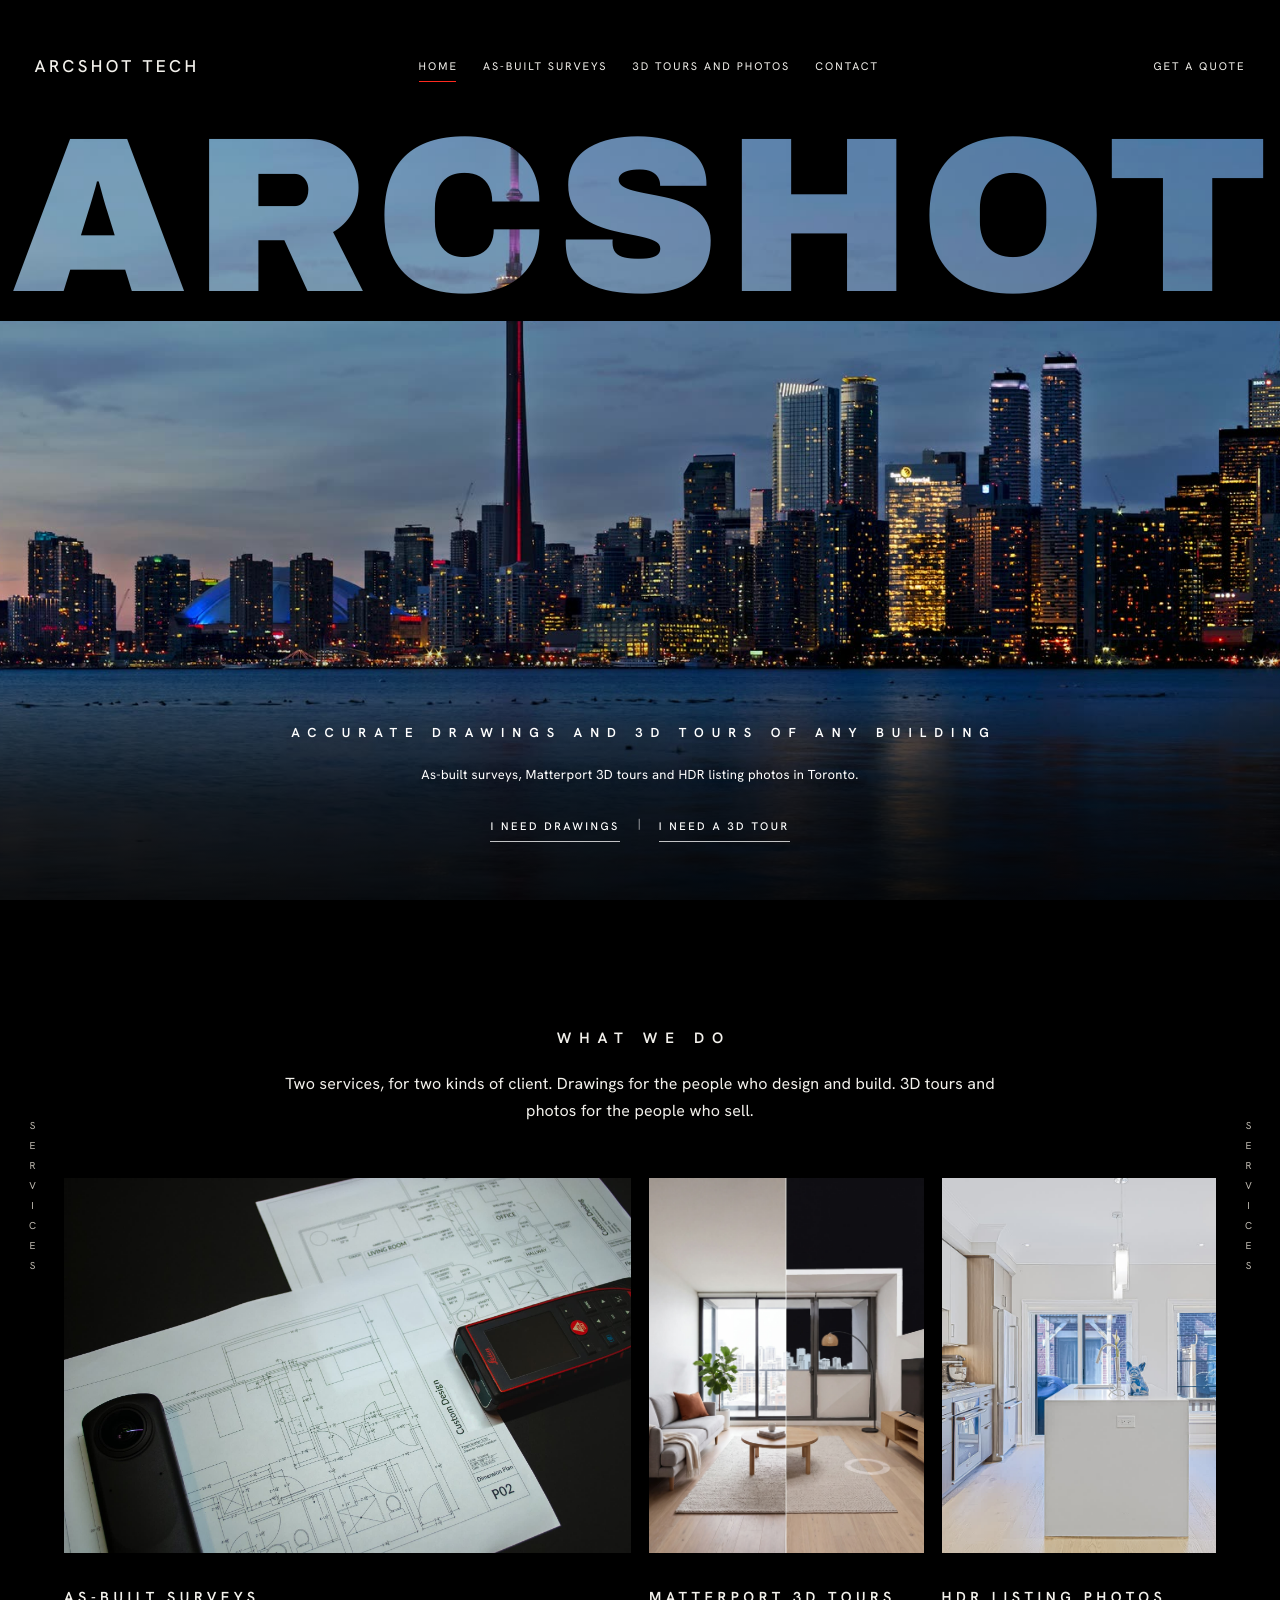
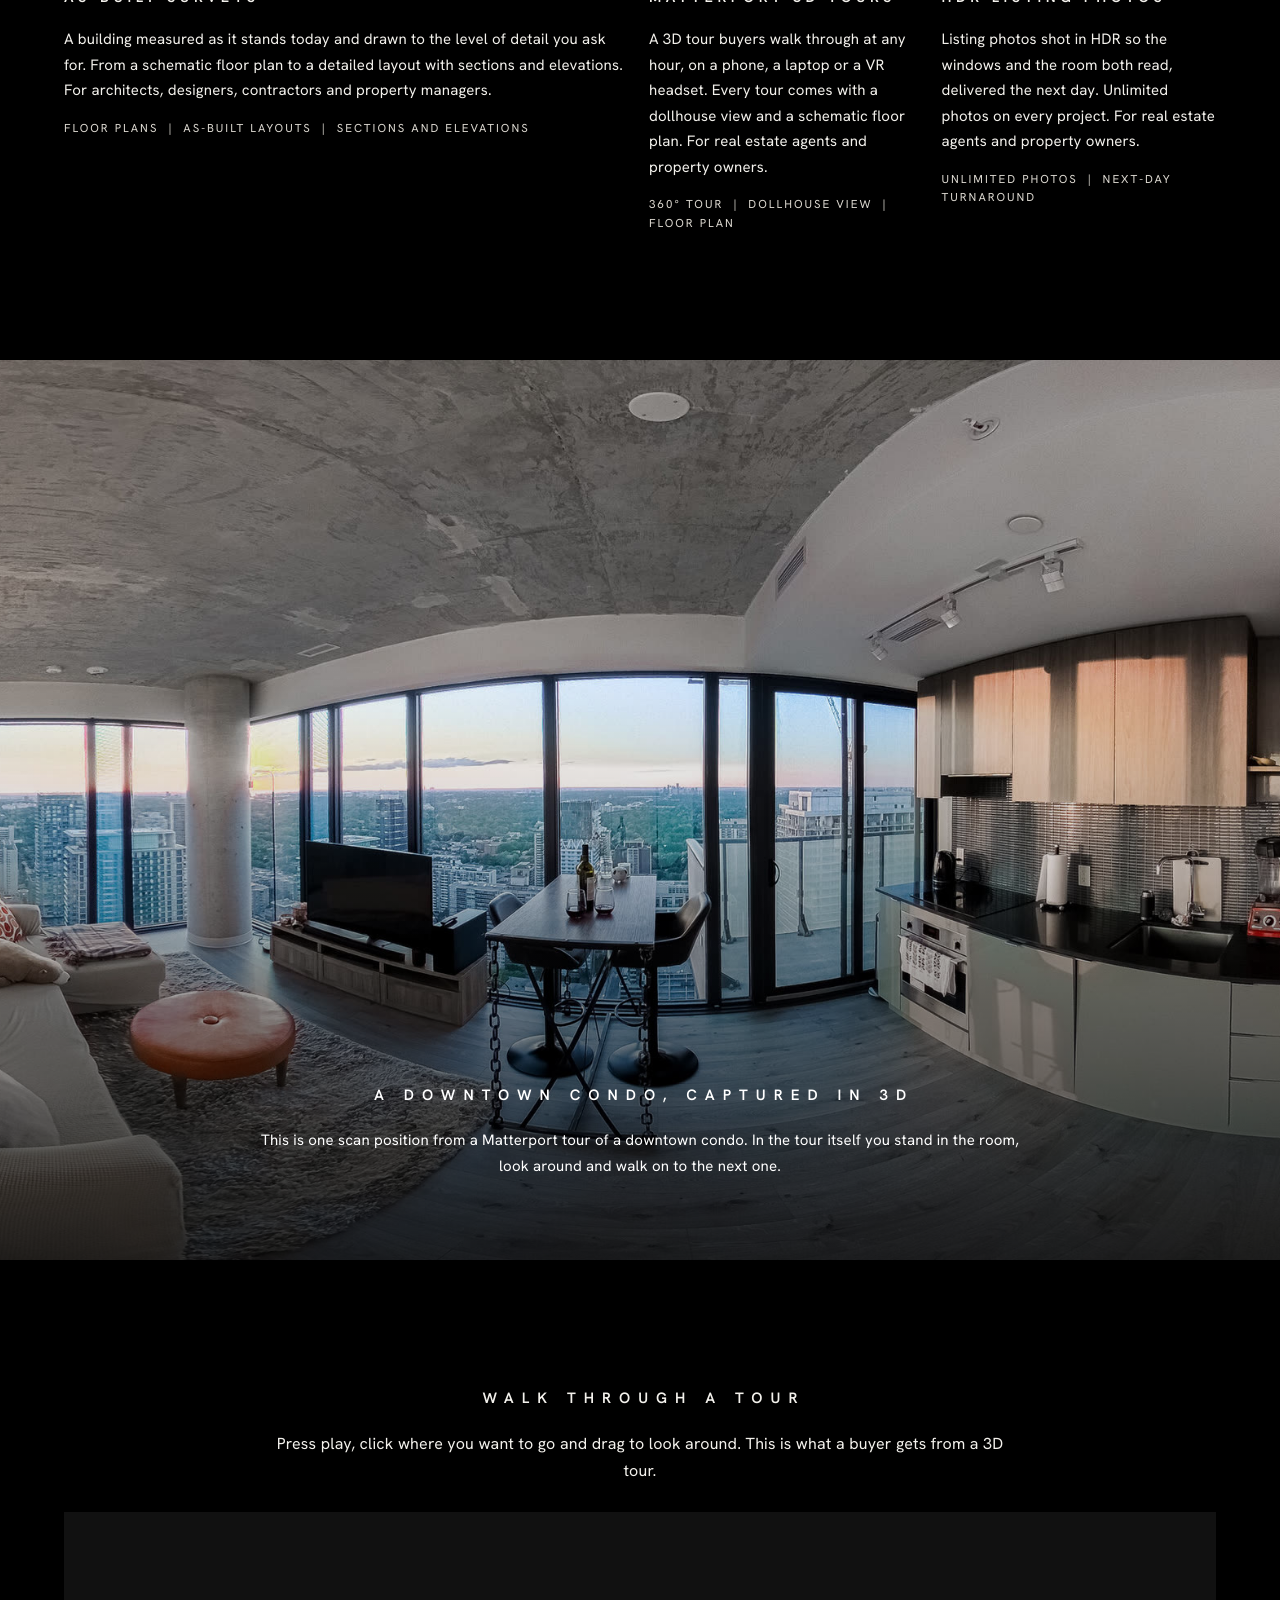
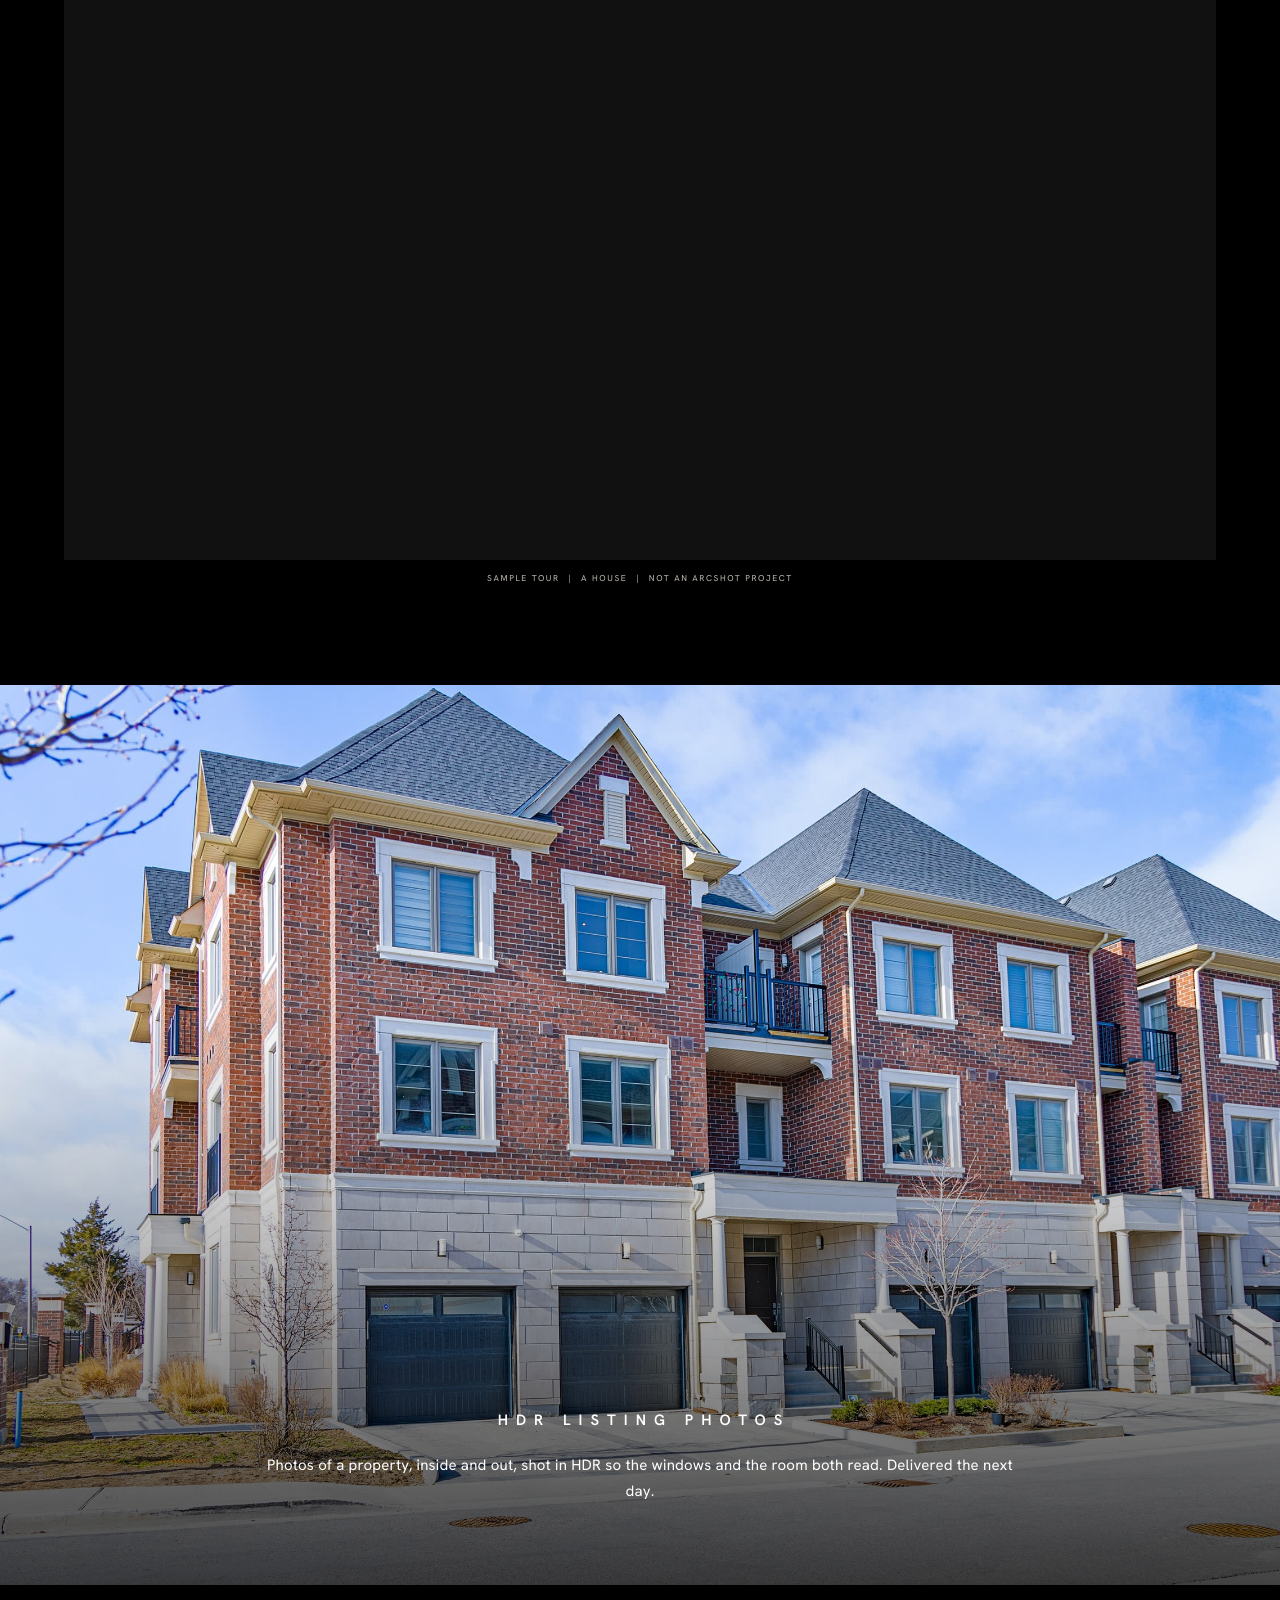
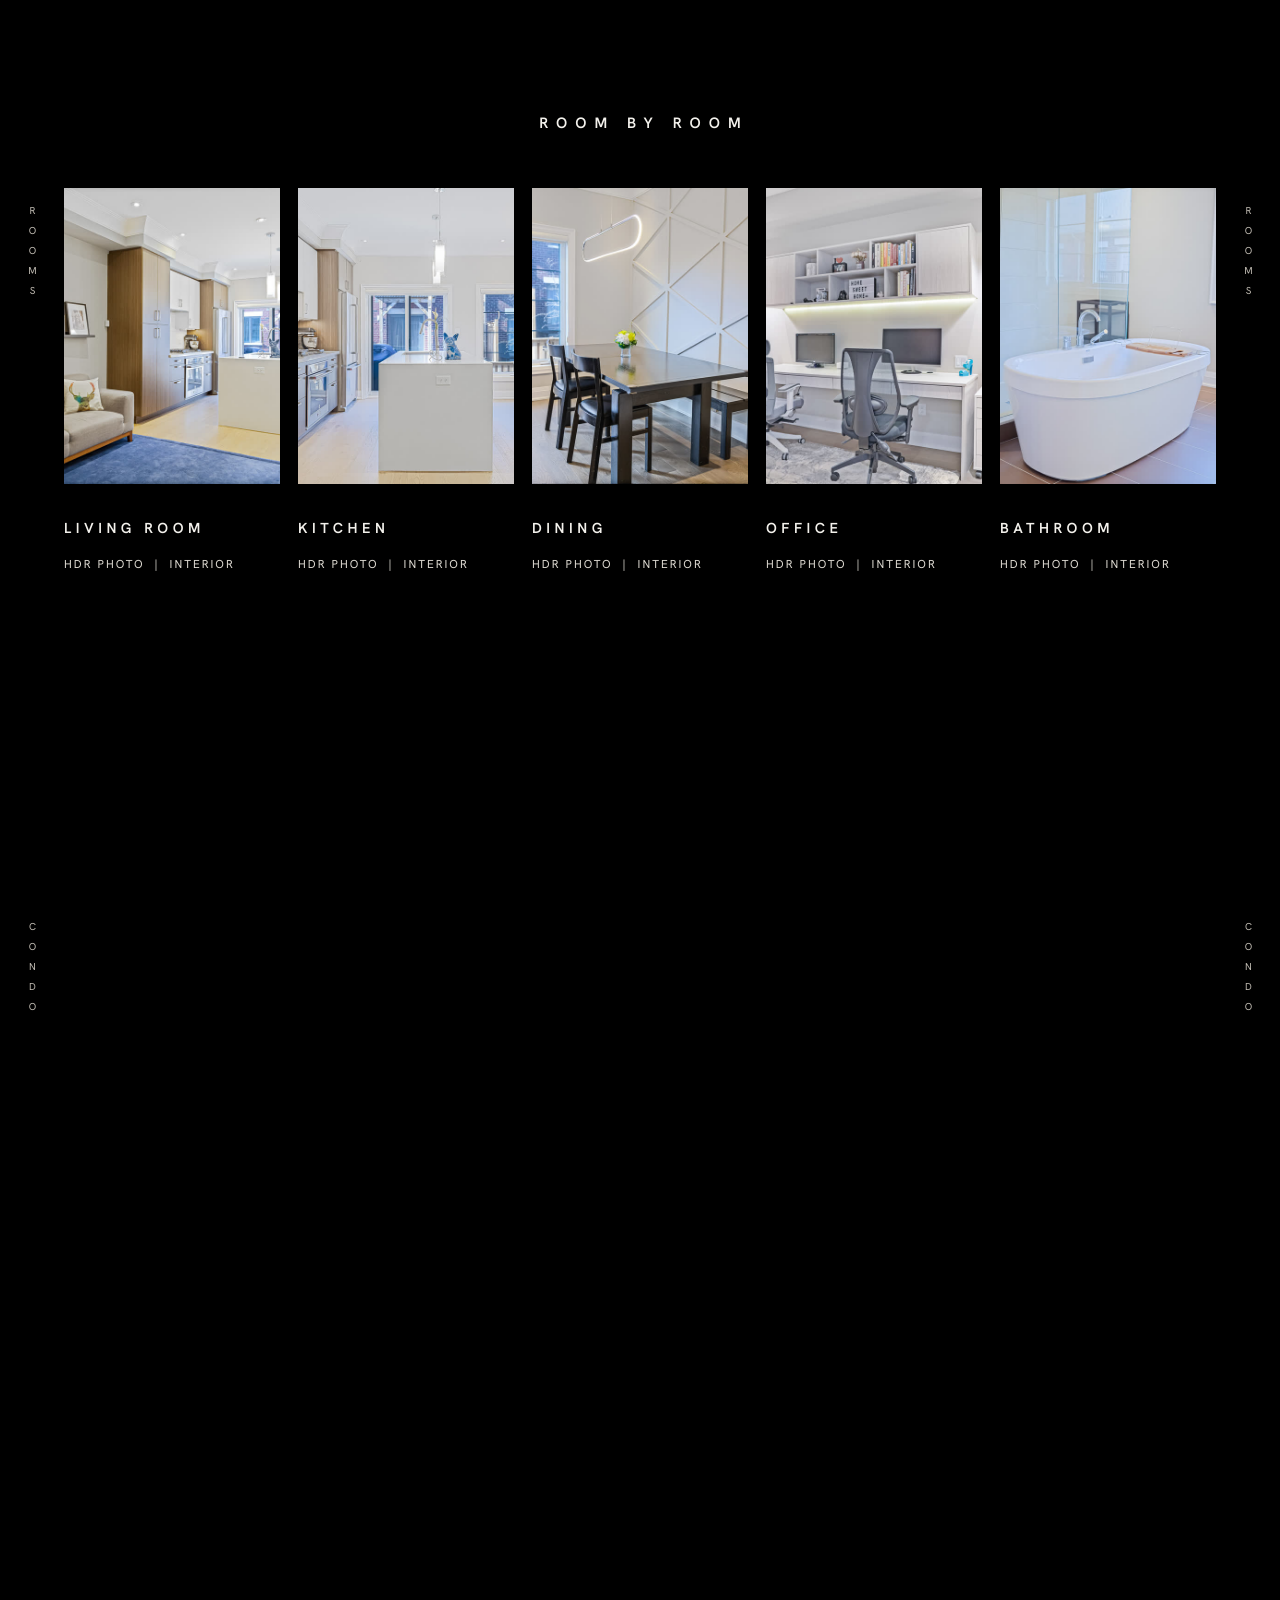
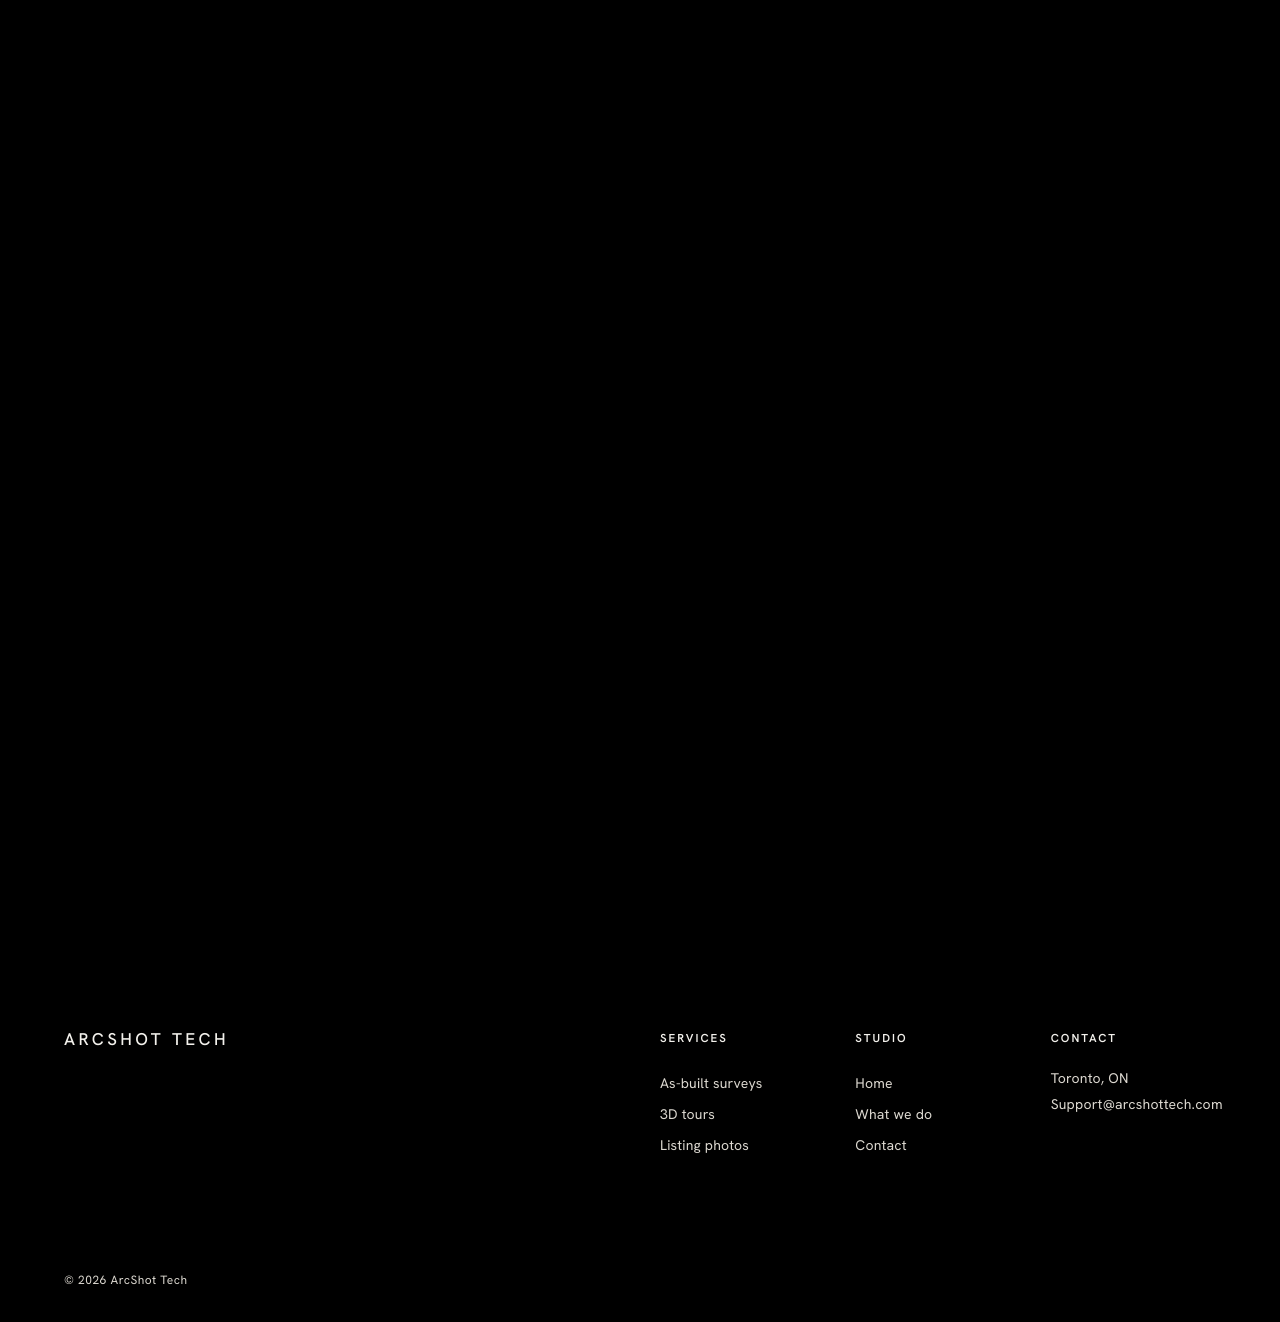
==== commit bdd1ee78: "Home: photos follow the tour, drawings after; Contact is the form only; level 03 drawings off the pa" ====
--- a/index.html
+++ b/index.html
@@ -235,11 +235,54 @@
   </div>
 </section>
 
+<section class="n-feature fit" id="photos" aria-labelledby="photos-h">
+  <img src="assets/hero-photo.jpg" alt="A row of brick townhouses photographed from the street" width="2400" height="1600" loading="lazy">
+  <div class="n-cap reveal">
+
+    <h2 id="photos-h">HDR listing photos</h2>
+    <p>Photos of a property, inside and out, shot in HDR so the windows and the room both read. Delivered the next day.</p>
+  </div>
+</section>
+
+<section class="n-sec" aria-labelledby="rooms-h">
+  <div class="n-row">
+    <h2 class="n-title reveal" id="rooms-h">Room by room</h2>
+    <span class="side l" aria-hidden="true">Rooms</span><span class="side r" aria-hidden="true">Rooms</span>
+    <div class="n-grid c5">
+      <article class="tile reveal">
+        <figure><img src="assets/strip-02.jpg" alt="Living room and kitchen" width="960" height="640" loading="lazy"></figure>
+        <h3>Living room</h3>
+        <p class="meta">HDR photo <b>|</b> Interior</p>
+      </article>
+      <article class="tile reveal">
+        <figure><img src="assets/strip-03.jpg" alt="Kitchen with an island" width="960" height="640" loading="lazy"></figure>
+        <h3>Kitchen</h3>
+        <p class="meta">HDR photo <b>|</b> Interior</p>
+      </article>
+      <article class="tile reveal">
+        <figure><img src="assets/strip-05.jpg" alt="Dining area by a window" width="960" height="640" loading="lazy"></figure>
+        <h3>Dining</h3>
+        <p class="meta">HDR photo <b>|</b> Interior</p>
+      </article>
+      <article class="tile reveal">
+        <figure><img src="assets/strip-08.jpg" alt="Home office with two desks" width="960" height="640" loading="lazy"></figure>
+        <h3>Office</h3>
+        <p class="meta">HDR photo <b>|</b> Interior</p>
+      </article>
+      <article class="tile reveal">
+        <figure><img src="assets/strip-09.jpg" alt="Bathroom with a freestanding tub" width="960" height="640" loading="lazy"></figure>
+        <h3>Bathroom</h3>
+        <p class="meta">HDR photo <b>|</b> Interior</p>
+      </article>
+    </div>
+  </div>
+</section>
+
 <section class="n-sec" id="work" aria-labelledby="work-h">
   <div class="n-row">
 
     <h2 class="n-title reveal" id="work-h">As-built surveys and floor plans</h2>
-    <p class="n-lede reveal">A different service from the 3D tours above. Measured drawings of an existing building, for architects, designers, contractors and property managers.</p>
+    <p class="n-lede reveal">A different service from the tours and photos above. Measured drawings of an existing building, for architects, designers, contractors and property managers.</p>
     <span class="side l" aria-hidden="true">Condo</span><span class="side r" aria-hidden="true">Condo</span>
     <div class="n-grid">
 
@@ -258,49 +301,6 @@
           <p>Every wall, door and ceiling height, finishes noted. The drawing an architect works from, made from the same visit as the schematic plan.</p>
           <p class="meta">Drawings <b>|</b> Condo unit <b>|</b> Toronto</p>
         </a>
-      </article>
-    </div>
-  </div>
-</section>
-
-<section class="n-feature fit" id="photos" aria-labelledby="photos-h">
-  <img src="assets/hero-photo.jpg" alt="A row of brick townhouses photographed from the street" width="2400" height="1600" loading="lazy">
-  <div class="n-cap reveal">
-
-    <h2 id="photos-h">HDR listing photos</h2>
-    <p>Photos of a property, inside and out, shot in HDR so the windows and the room both read. Delivered the next day.</p>
-  </div>
-</section>
-
-<section class="n-sec" aria-labelledby="rooms-h">
-  <div class="n-row">
-    <h2 class="n-title reveal" id="rooms-h">Room by room</h2>
-    <span class="side l" aria-hidden="true">Rooms</span><span class="side r" aria-hidden="true">Rooms</span>
-    <div class="n-grid c5">
-      <article class="tile reveal">
-        <figure><img src="assets/strip-02.jpg" alt="Living room and kitchen" width="960" height="640" loading="lazy"></figure>
-        <h3>Living room</h3>
-        <p class="meta">HDR photo <b>|</b> Interior</p>
-      </article>
-      <article class="tile reveal">
-        <figure><img src="assets/strip-03.jpg" alt="Kitchen with an island" width="960" height="640" loading="lazy"></figure>
-        <h3>Kitchen</h3>
-        <p class="meta">HDR photo <b>|</b> Interior</p>
-      </article>
-      <article class="tile reveal">
-        <figure><img src="assets/strip-05.jpg" alt="Dining area by a window" width="960" height="640" loading="lazy"></figure>
-        <h3>Dining</h3>
-        <p class="meta">HDR photo <b>|</b> Interior</p>
-      </article>
-      <article class="tile reveal">
-        <figure><img src="assets/strip-08.jpg" alt="Home office with two desks" width="960" height="640" loading="lazy"></figure>
-        <h3>Office</h3>
-        <p class="meta">HDR photo <b>|</b> Interior</p>
-      </article>
-      <article class="tile reveal">
-        <figure><img src="assets/strip-09.jpg" alt="Bathroom with a freestanding tub" width="960" height="640" loading="lazy"></figure>
-        <h3>Bathroom</h3>
-        <p class="meta">HDR photo <b>|</b> Interior</p>
       </article>
     </div>
   </div>
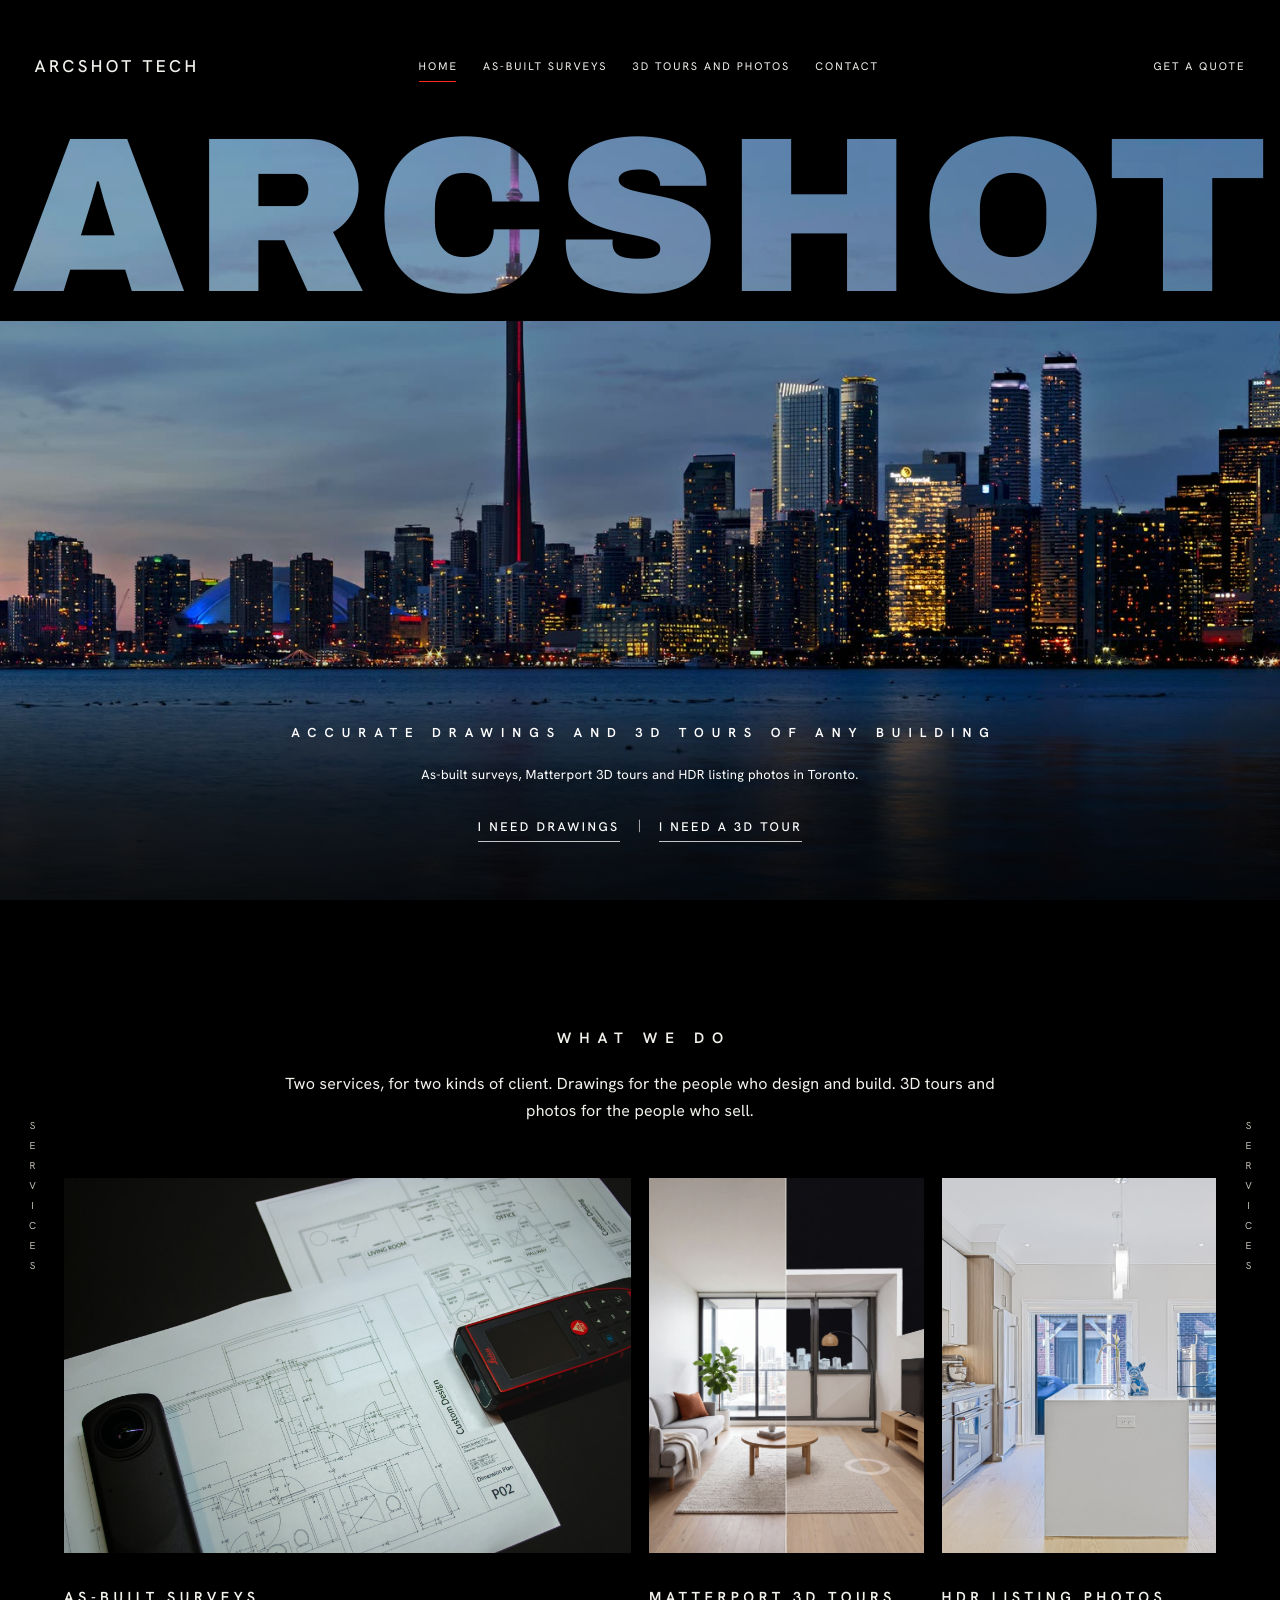
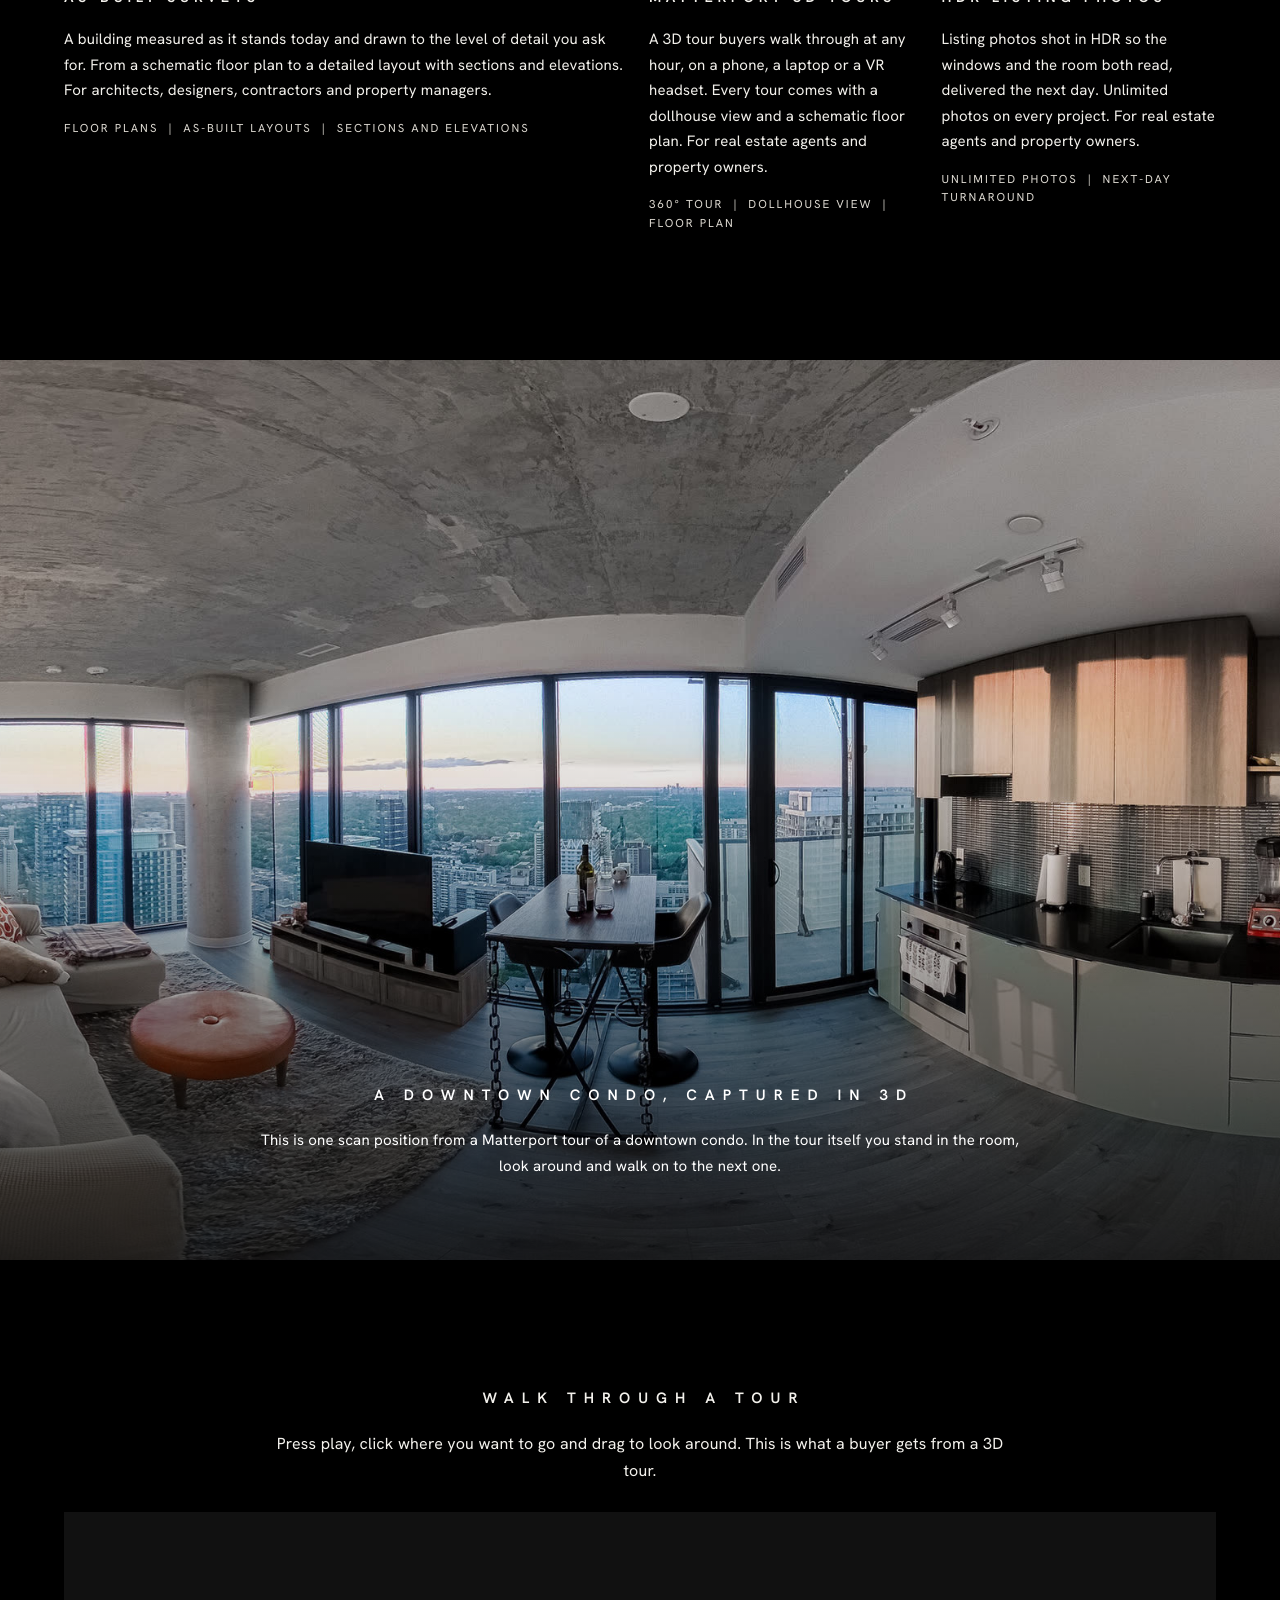
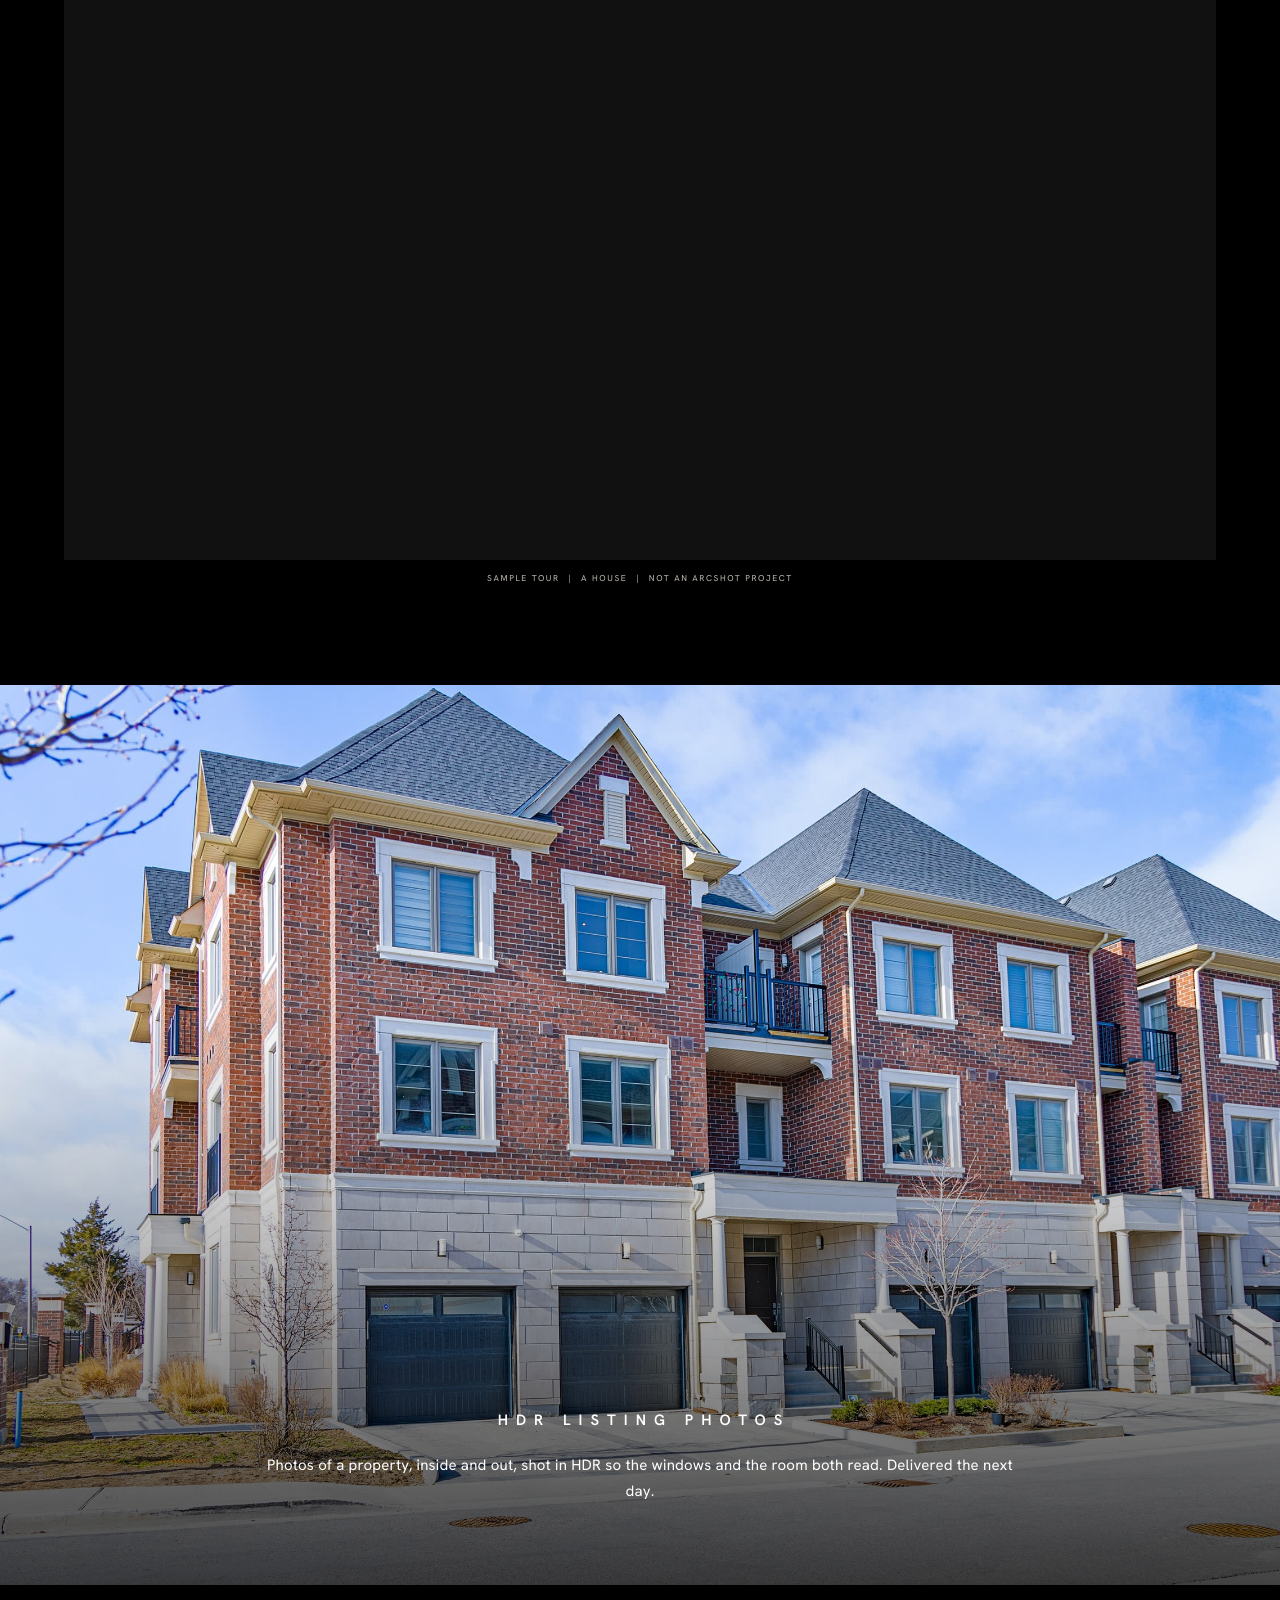
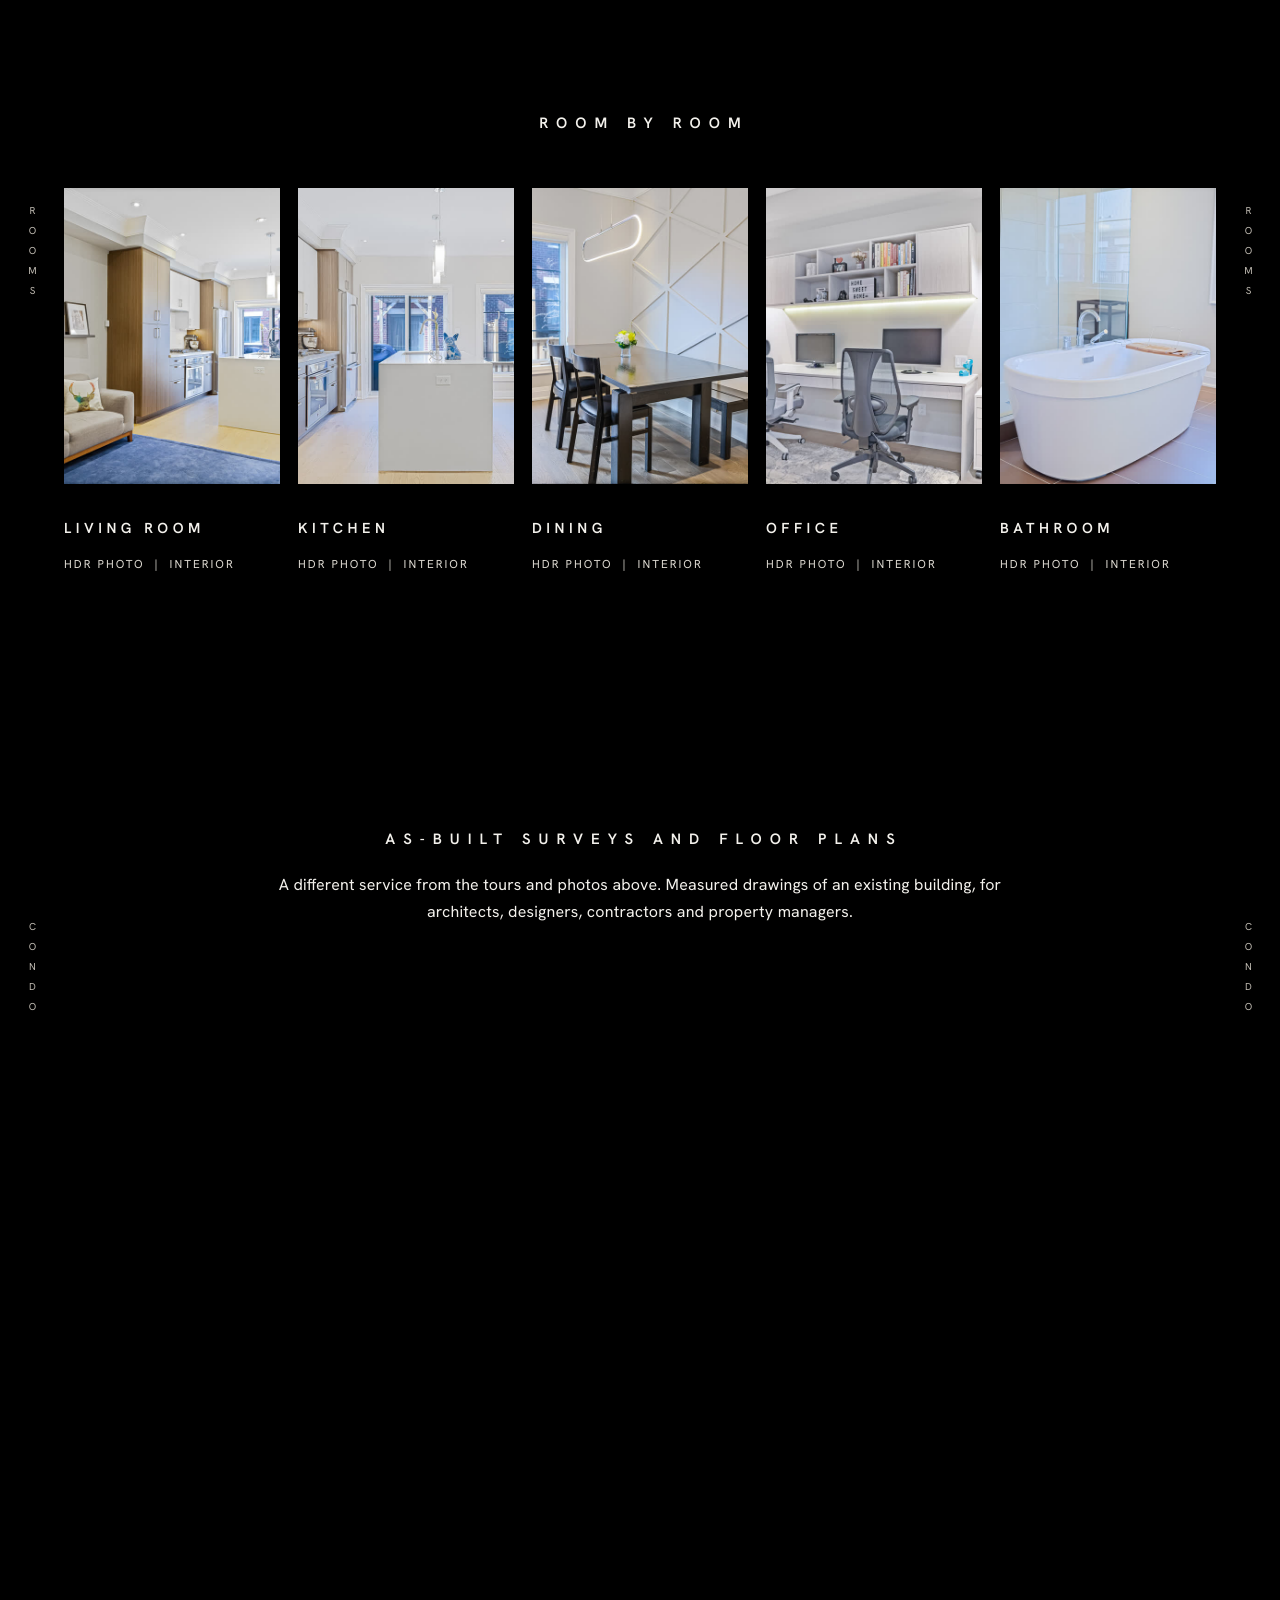
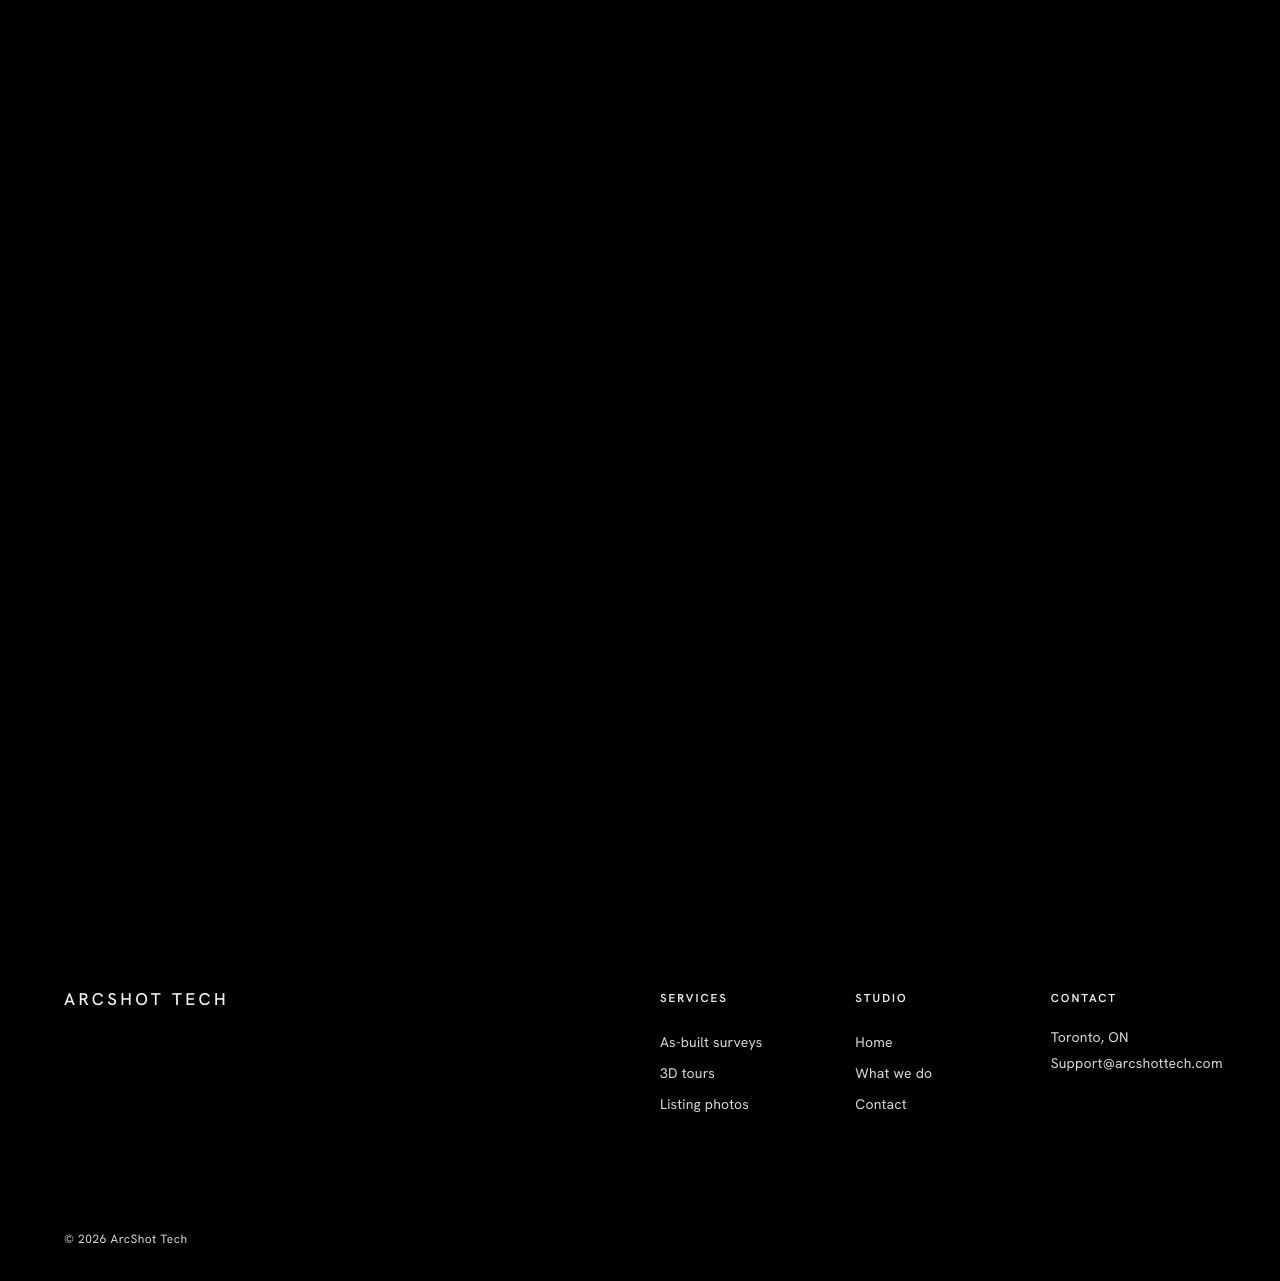
==== commit c0bf1d8d: "Quote forms connected; full-check fixes (heading order, label sizes, email tap area, lighter photo f" ====
--- a/index.html
+++ b/index.html
@@ -29,7 +29,7 @@
 <link rel="preconnect" href="https://fonts.googleapis.com">
 <link rel="preconnect" href="https://fonts.gstatic.com" crossorigin>
 <link href="https://fonts.googleapis.com/css2?family=Archivo:wdth,wght@102,900&family=Hanken+Grotesk:wght@300..600&display=block" rel="stylesheet">
-<link rel="stylesheet" href="assets/site.css?v=320e265f">
+<link rel="stylesheet" href="assets/site.css?v=6f5c20cb">
 <style>
 
 :root{
@@ -123,8 +123,8 @@
 .headline{font-weight:600;font-size:13px;line-height:18px;letter-spacing:8px;padding-left:8px;white-space:normal;text-align:center;text-shadow:0 1px 14px rgba(0,0,0,.65)}
 .hero-text{max-width:720px;margin:22px auto 0;font-size:13px;line-height:1.7;letter-spacing:.3px;text-align:center;color:#fff;text-shadow:0 1px 12px rgba(0,0,0,.65)}
 .doors{display:flex;flex-wrap:wrap;gap:4px 18px;justify-content:center;align-items:center;width:auto;margin-top:20px;color:#fff}
-.doors i{font-style:normal;font-size:11px;opacity:.8}
-.door{display:inline-block;flex:none;height:auto;padding:12px 0 6px;border-radius:0;background:none;box-shadow:none;-webkit-backdrop-filter:none;backdrop-filter:none;border-bottom:1px solid rgba(255,255,255,.75);font-weight:500;font-size:11px;line-height:16px;letter-spacing:2.5px;color:#fff;transition:border-color .2s}
+.doors i{font-style:normal;font-size:12.5px;opacity:.8}
+.door{display:inline-block;flex:none;height:auto;padding:12px 0 6px;border-radius:0;background:none;box-shadow:none;-webkit-backdrop-filter:none;backdrop-filter:none;border-bottom:1px solid rgba(255,255,255,.75);font-weight:500;font-size:12.5px;line-height:16px;letter-spacing:2.5px;color:#fff;transition:border-color .2s}
 .door:hover{border-bottom-color:#ff2a1f}
 .is-entering .hero-text{opacity:0}
 @media (max-width:560px){.headline{letter-spacing:5px;padding-left:5px}.hero-text{font-size:14px}}
@@ -236,7 +236,7 @@
 </section>
 
 <section class="n-feature fit" id="photos" aria-labelledby="photos-h">
-  <img src="assets/hero-photo.jpg" alt="A row of brick townhouses photographed from the street" width="2400" height="1600" loading="lazy">
+  <img src="assets/hero-photo.jpg" srcset="assets/hero-photo-1200.jpg 1200w, assets/hero-photo.jpg 2400w" sizes="100vw" alt="A row of brick townhouses photographed from the street" width="2400" height="1600" loading="lazy">
   <div class="n-cap reveal">
 
     <h2 id="photos-h">HDR listing photos</h2>
@@ -310,13 +310,14 @@
   <div class="n-row">
     <h2 class="n-title reveal" id="quote-h">Get a quote</h2>
     <p class="n-lede reveal">Tell us what you need. Send the address and what you are after, and we reply with a quote. Or email <a class="n-mail" href="mailto:Support@arcshottech.com">Support@arcshottech.com</a></p>
-    <form class="n-form reveal" id="quoteForm" action="#" novalidate>
-      <label class="nf"><span>Name</span><input name="name" type="text" autocomplete="name"></label>
-      <label class="nf"><span>Email</span><input name="email" type="email" autocomplete="email"></label>
+    <form class="n-form reveal" id="quoteForm" action="https://formsubmit.co/Support@arcshottech.com" method="POST" data-ajax="https://formsubmit.co/ajax/Support@arcshottech.com">
+      <input type="hidden" name="_subject" value="ArcShot website: quote request"><input type="hidden" name="_template" value="table"><input type="hidden" name="page" value="Home"><input type="text" name="_honey" style="display:none" tabindex="-1" autocomplete="off" aria-hidden="true">
+      <label class="nf"><span>Name</span><input name="name" type="text" autocomplete="name" required></label>
+      <label class="nf"><span>Email</span><input name="email" type="email" autocomplete="email" required></label>
       <label class="nf"><span>I need</span><select name="need"><option>As-built drawings</option><option>A 3D tour</option><option>Listing photos</option><option>Not sure yet</option></select></label>
       <label class="nf"><span>When you need it</span><input name="when" type="text" placeholder="A date, or roughly"></label>
       <label class="nf wide"><span>The building</span><textarea name="message" placeholder="Address, size, anything we should know"></textarea></label>
-      <div class="n-send"><button class="n-btn" type="submit">Send</button><p class="n-sent" id="sent" role="status">Thanks. We will reply with a quote.</p><p class="n-note">Demo. The form is not connected yet.</p></div>
+      <div class="n-send"><button class="n-btn" type="submit">Send</button><p class="n-sent" id="sent" role="status">Thanks. We will reply with a quote.</p><p class="n-need" id="need" role="alert">Please add your name and an email we can reply to.</p><p class="n-fail" id="fail" role="alert">That did not go through. Please email <a class="n-mail" href="mailto:Support@arcshottech.com">Support@arcshottech.com</a></p></div>
     </form>
   </div>
 </section>
@@ -325,9 +326,9 @@
   <div class="n-row">
     <p class="n-name">ArcShot Tech</p>
     <div class="n-cols">
-      <div><h4>Services</h4><ul><li><a href="as-built-surveys.html">As-built surveys</a></li><li><a href="3d-tours-and-photos.html">3D tours</a></li><li><a href="3d-tours-and-photos.html#photos">Listing photos</a></li></ul></div>
-      <div><h4>Studio</h4><ul><li><a href="#top">Home</a></li><li><a href="#what-we-do">What we do</a></li><li><a href="contact.html">Contact</a></li></ul></div>
-      <div><h4>Contact</h4><ul><li>Toronto, ON</li><li><a href="mailto:Support@arcshottech.com">Support@arcshottech.com</a></li></ul></div>
+      <div><h2>Services</h2><ul><li><a href="as-built-surveys.html">As-built surveys</a></li><li><a href="3d-tours-and-photos.html">3D tours</a></li><li><a href="3d-tours-and-photos.html#photos">Listing photos</a></li></ul></div>
+      <div><h2>Studio</h2><ul><li><a href="#top">Home</a></li><li><a href="#what-we-do">What we do</a></li><li><a href="contact.html">Contact</a></li></ul></div>
+      <div><h2>Contact</h2><ul><li>Toronto, ON</li><li><a href="mailto:Support@arcshottech.com">Support@arcshottech.com</a></li></ul></div>
     </div>
   </div>
   <p class="n-copy">© 2026 ArcShot Tech</p>
@@ -369,6 +370,6 @@
 })();
 </script>
 <script src="assets/vendor/lenis.min.js"></script>
-<script src="assets/site.js?v=0876cb7b"></script>
+<script src="assets/site.js?v=68bd7446"></script>
 </body>
 </html>
--- a/assets/site.css
+++ b/assets/site.css
@@ -121,18 +121,25 @@
 .nf :is(input,textarea)::placeholder{color:#a8a39a}
 .nf :is(input,select,textarea):focus{outline:0;border-bottom-color:#fff;box-shadow:0 1px 0 #fff}
 .n-send{grid-column:1/-1;display:grid;justify-items:center;gap:18px;padding-top:10px}
-.n-btn{min-height:46px;padding:0 34px;border:1px solid rgba(255,255,255,.8);background:transparent;color:#fff;font:500 11px/1 "Hanken Grotesk",system-ui,sans-serif;letter-spacing:3px;text-transform:uppercase;cursor:pointer;transition:background-color .2s,color .2s}
+.n-btn{min-height:46px;padding:0 34px;border:1px solid rgba(255,255,255,.8);background:transparent;color:#fff;font:500 12.5px/1 "Hanken Grotesk",system-ui,sans-serif;letter-spacing:3px;text-transform:uppercase;cursor:pointer;transition:background-color .2s,color .2s}
 .n-btn:hover{background:#fff;color:#000}
 .n-note,.n-sent{margin:0;font-size:14px;line-height:1.6;letter-spacing:.2px;color:var(--t2);text-align:center}
 .n-sent{display:none;color:var(--t1)}
 .n-sent.show{display:block}
-.n-mail{color:var(--t1);border-bottom:1px solid var(--line)}
+
+.n-need,.n-fail{display:none;margin:0;font-size:14px;line-height:1.6;letter-spacing:.2px;color:var(--t1);text-align:center}
+.n-need.show,.n-fail.show{display:block}
+.nf [aria-invalid="true"]{border-bottom-color:#ff2a1f;box-shadow:0 1px 0 #ff2a1f}
+.n-btn:disabled{opacity:.6;cursor:default}
+.n-mail{position:relative;color:var(--t1);border-bottom:1px solid var(--line)}
+.n-mail::after{content:"";position:absolute;inset:-12px 0}
 
 .n-foot{background:#000;color:var(--t2);padding:120px 0 34px}
 .n-foot .n-row{display:grid;grid-template-columns:1fr 1fr;gap:40px;align-items:start}
 .n-name{font-weight:500;font-size:17px;line-height:1.2;letter-spacing:3.4px;text-transform:uppercase;color:var(--t1)}
 .n-cols{display:grid;grid-template-columns:repeat(3,minmax(0,170px));gap:30px}
-.n-cols h4{margin:0 0 20px;font-weight:600;font-size:11.5px;line-height:1.6;letter-spacing:2px;text-transform:uppercase;color:var(--t1)}
+
+.n-cols h2{margin:0 0 20px;font-weight:600;font-size:11.5px;line-height:1.6;letter-spacing:2px;text-transform:uppercase;color:var(--t1)}
 .n-cols li{font-size:14px;line-height:1.5;letter-spacing:.2px;margin:0}
 .n-cols a{display:inline-block;padding:5px 0}
 .n-cols a:hover{color:#fff}
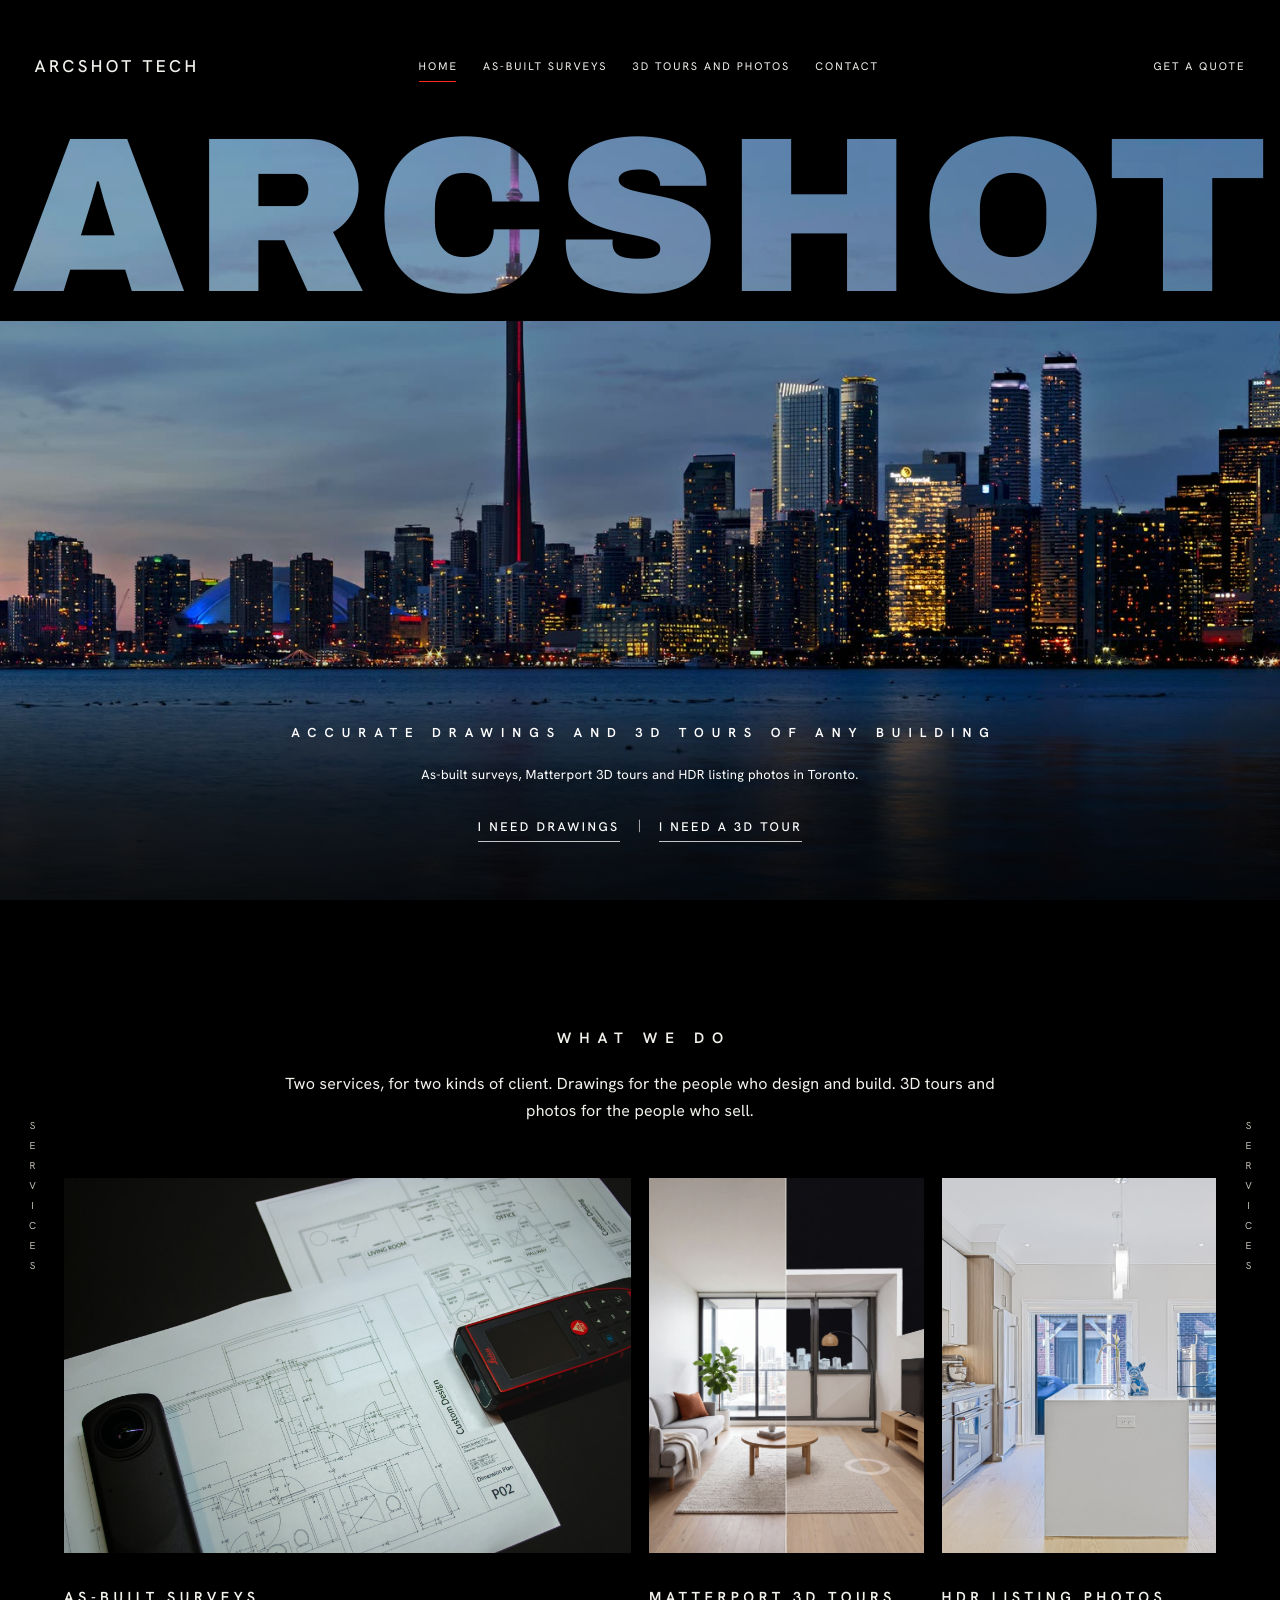
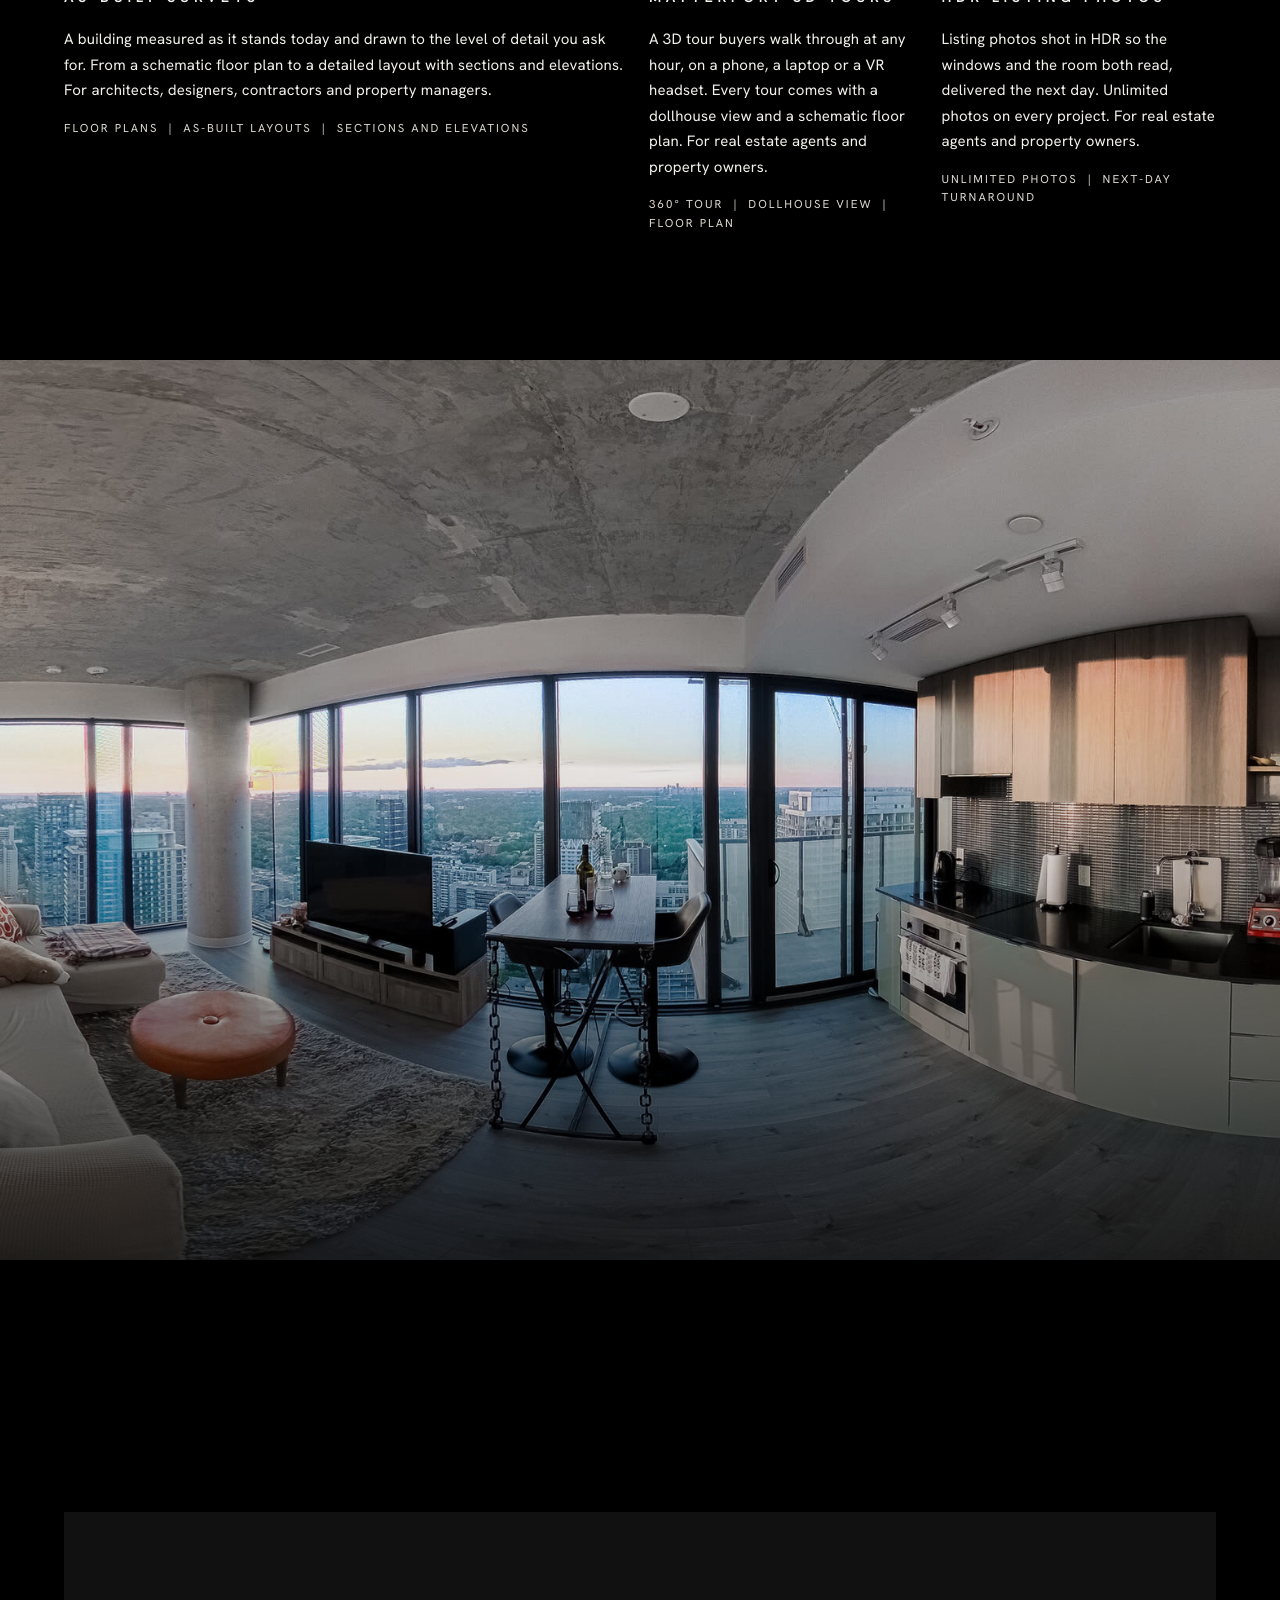
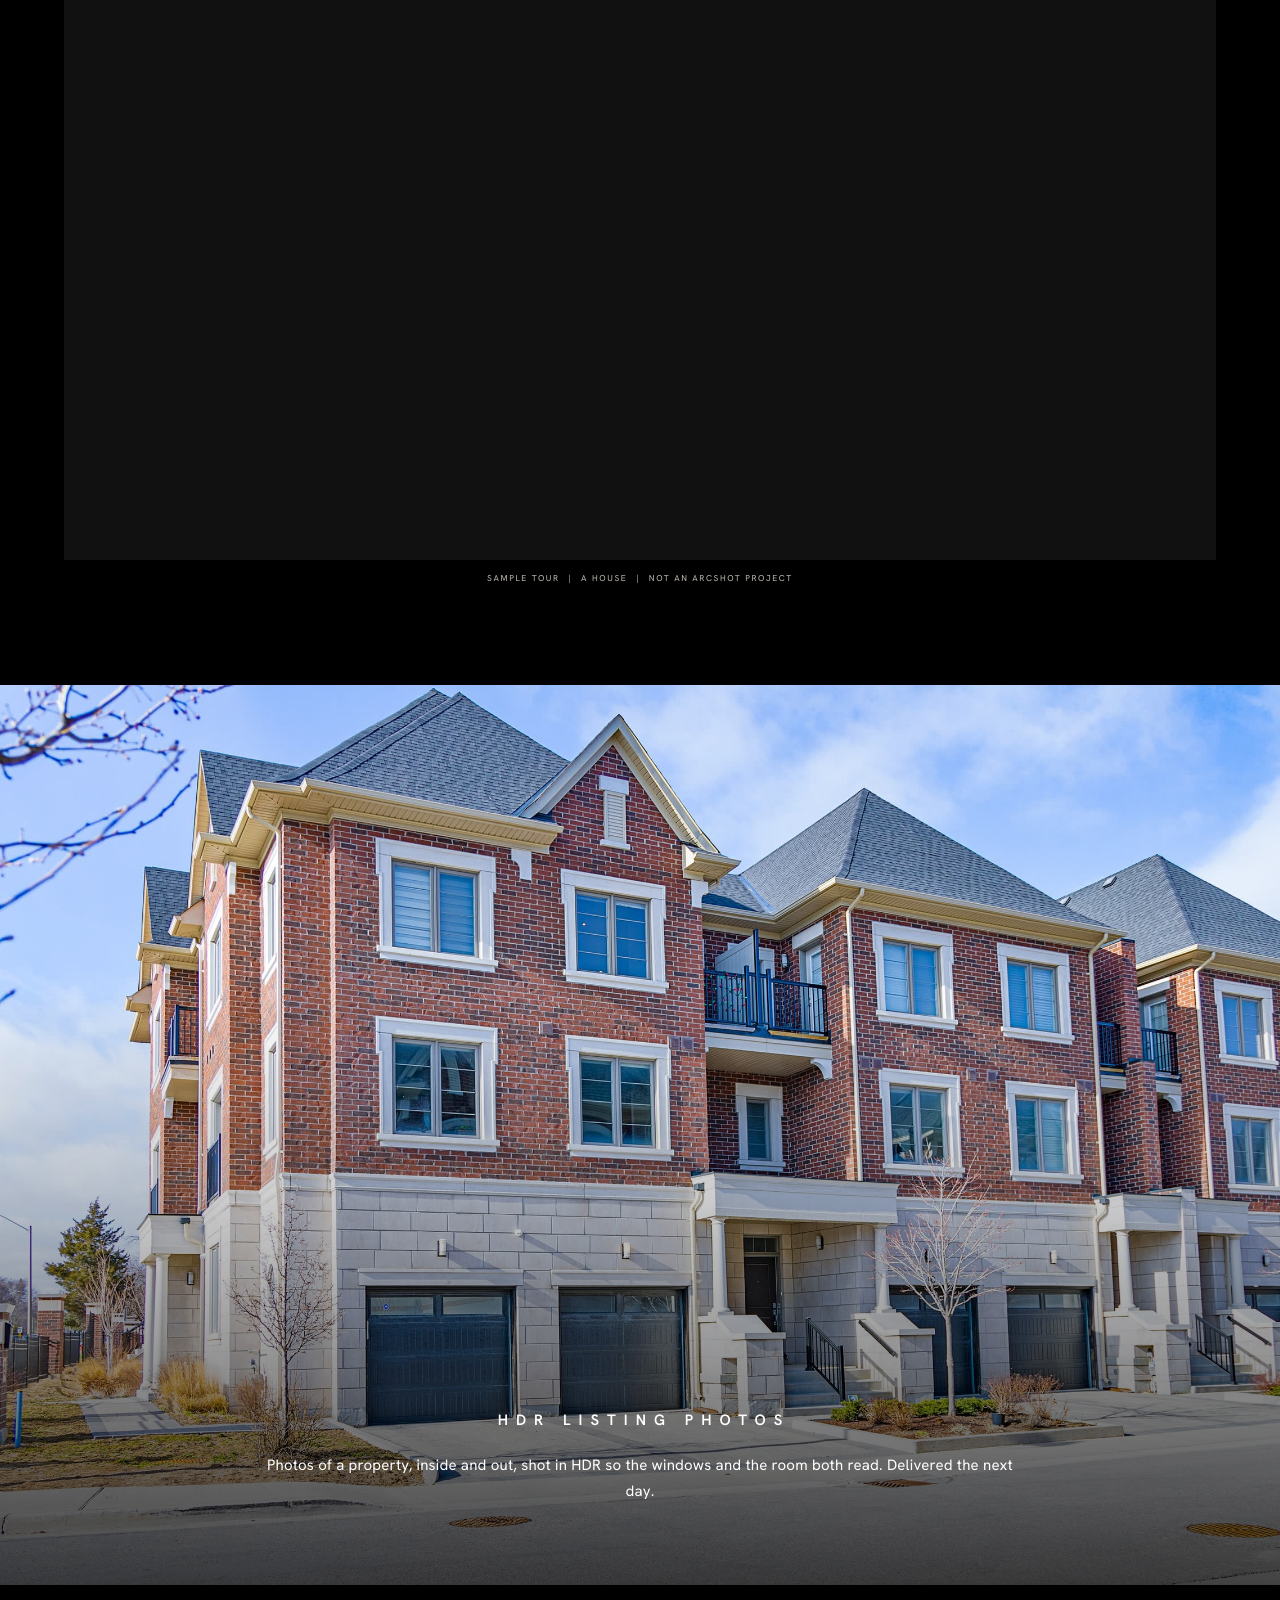
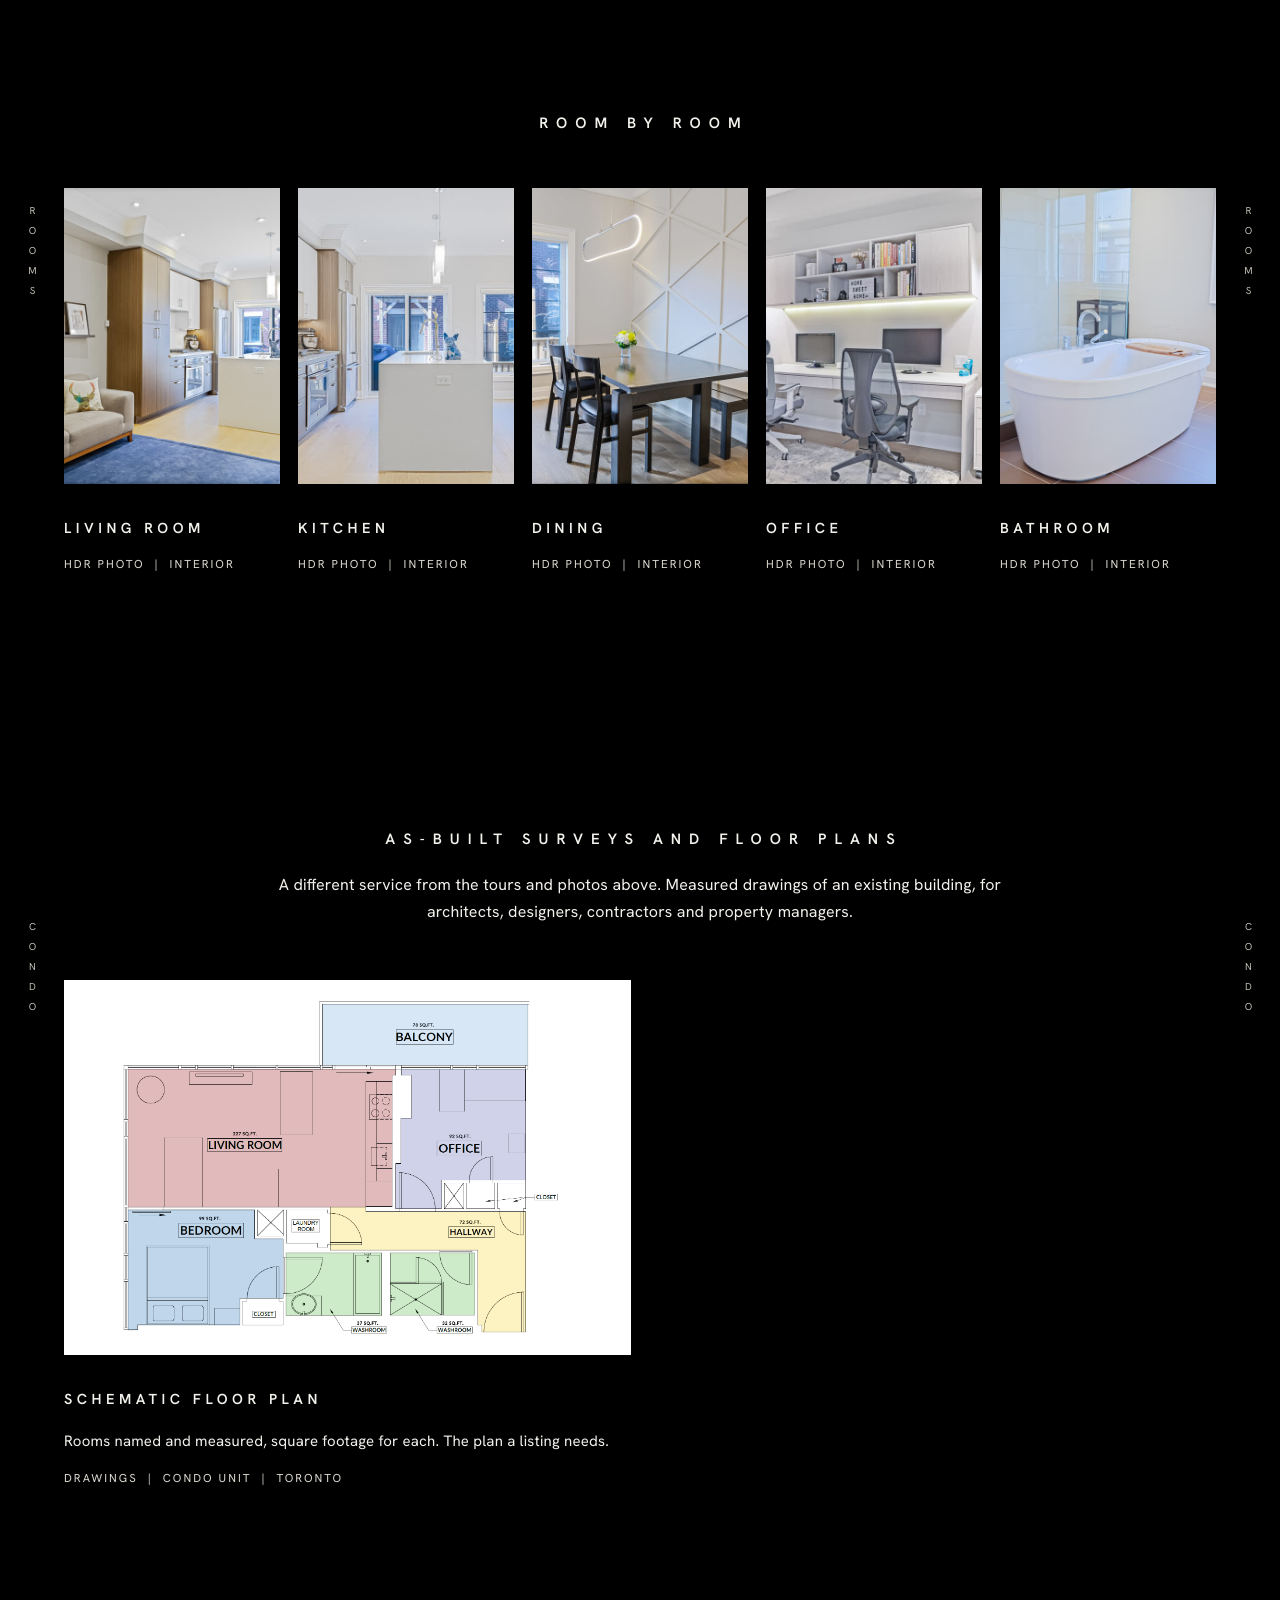
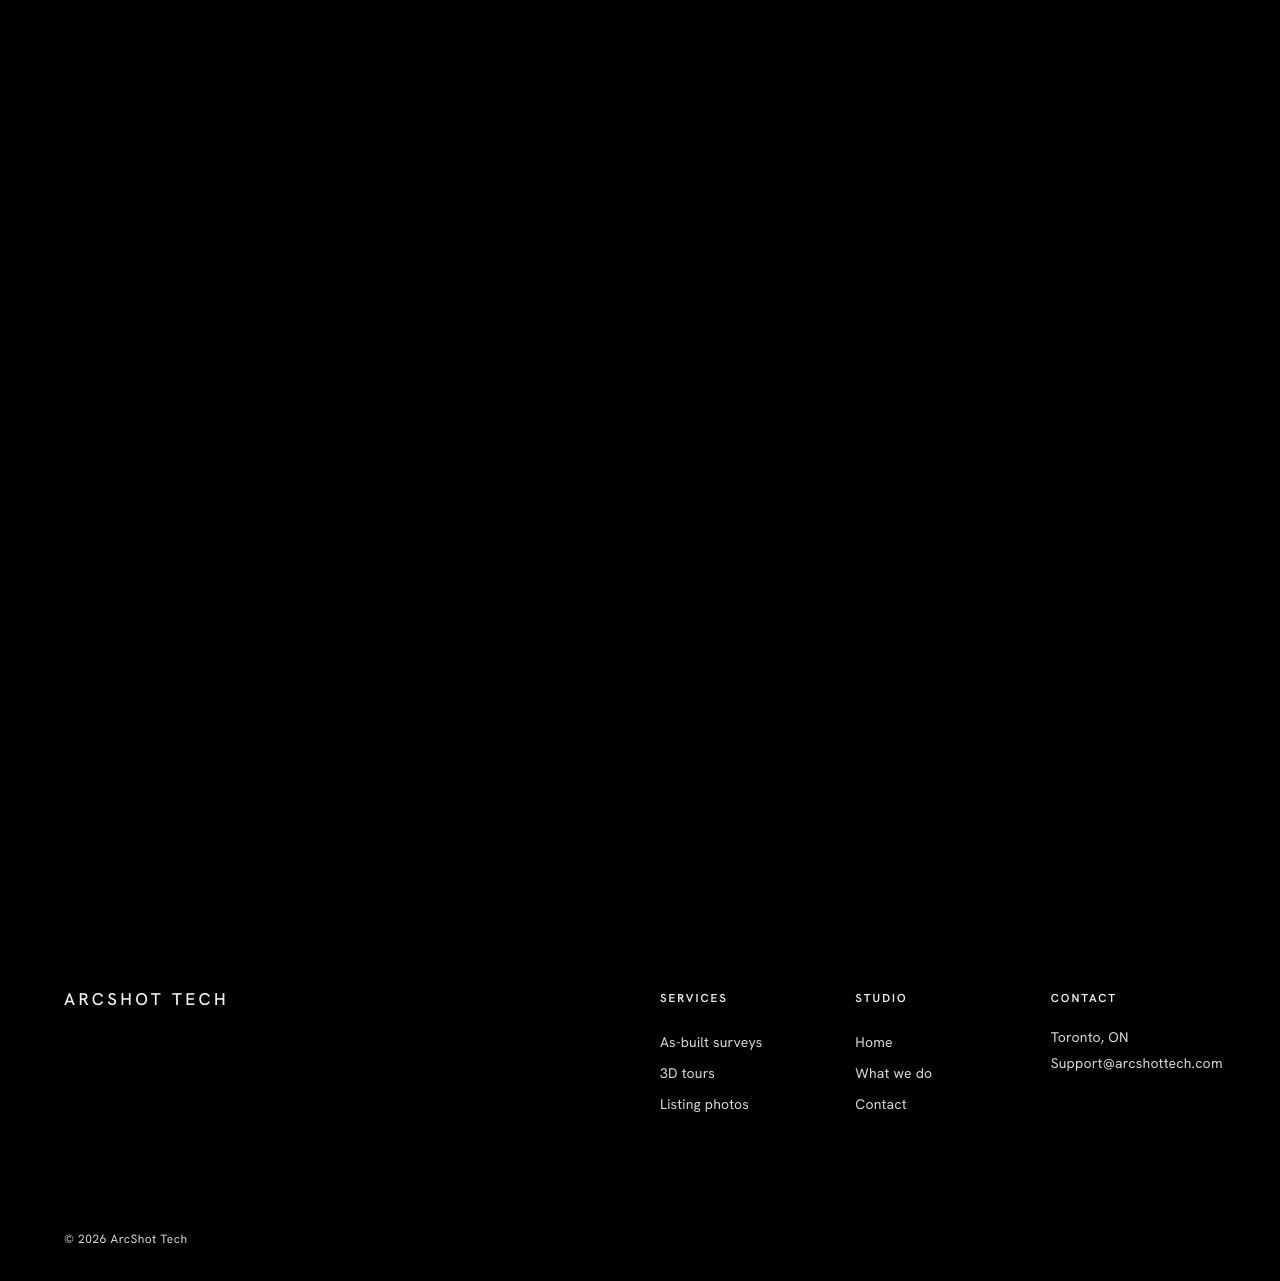
==== commit ee5ce8f1: "Content still appears if the reveal mechanism does not run Co-Authored-By: Claude Opus 5.5 <noreply@" ====
--- a/index.html
+++ b/index.html
@@ -370,6 +370,6 @@
 })();
 </script>
 <script src="assets/vendor/lenis.min.js"></script>
-<script src="assets/site.js?v=68bd7446"></script>
+<script src="assets/site.js?v=5aba57a3"></script>
 </body>
 </html>
